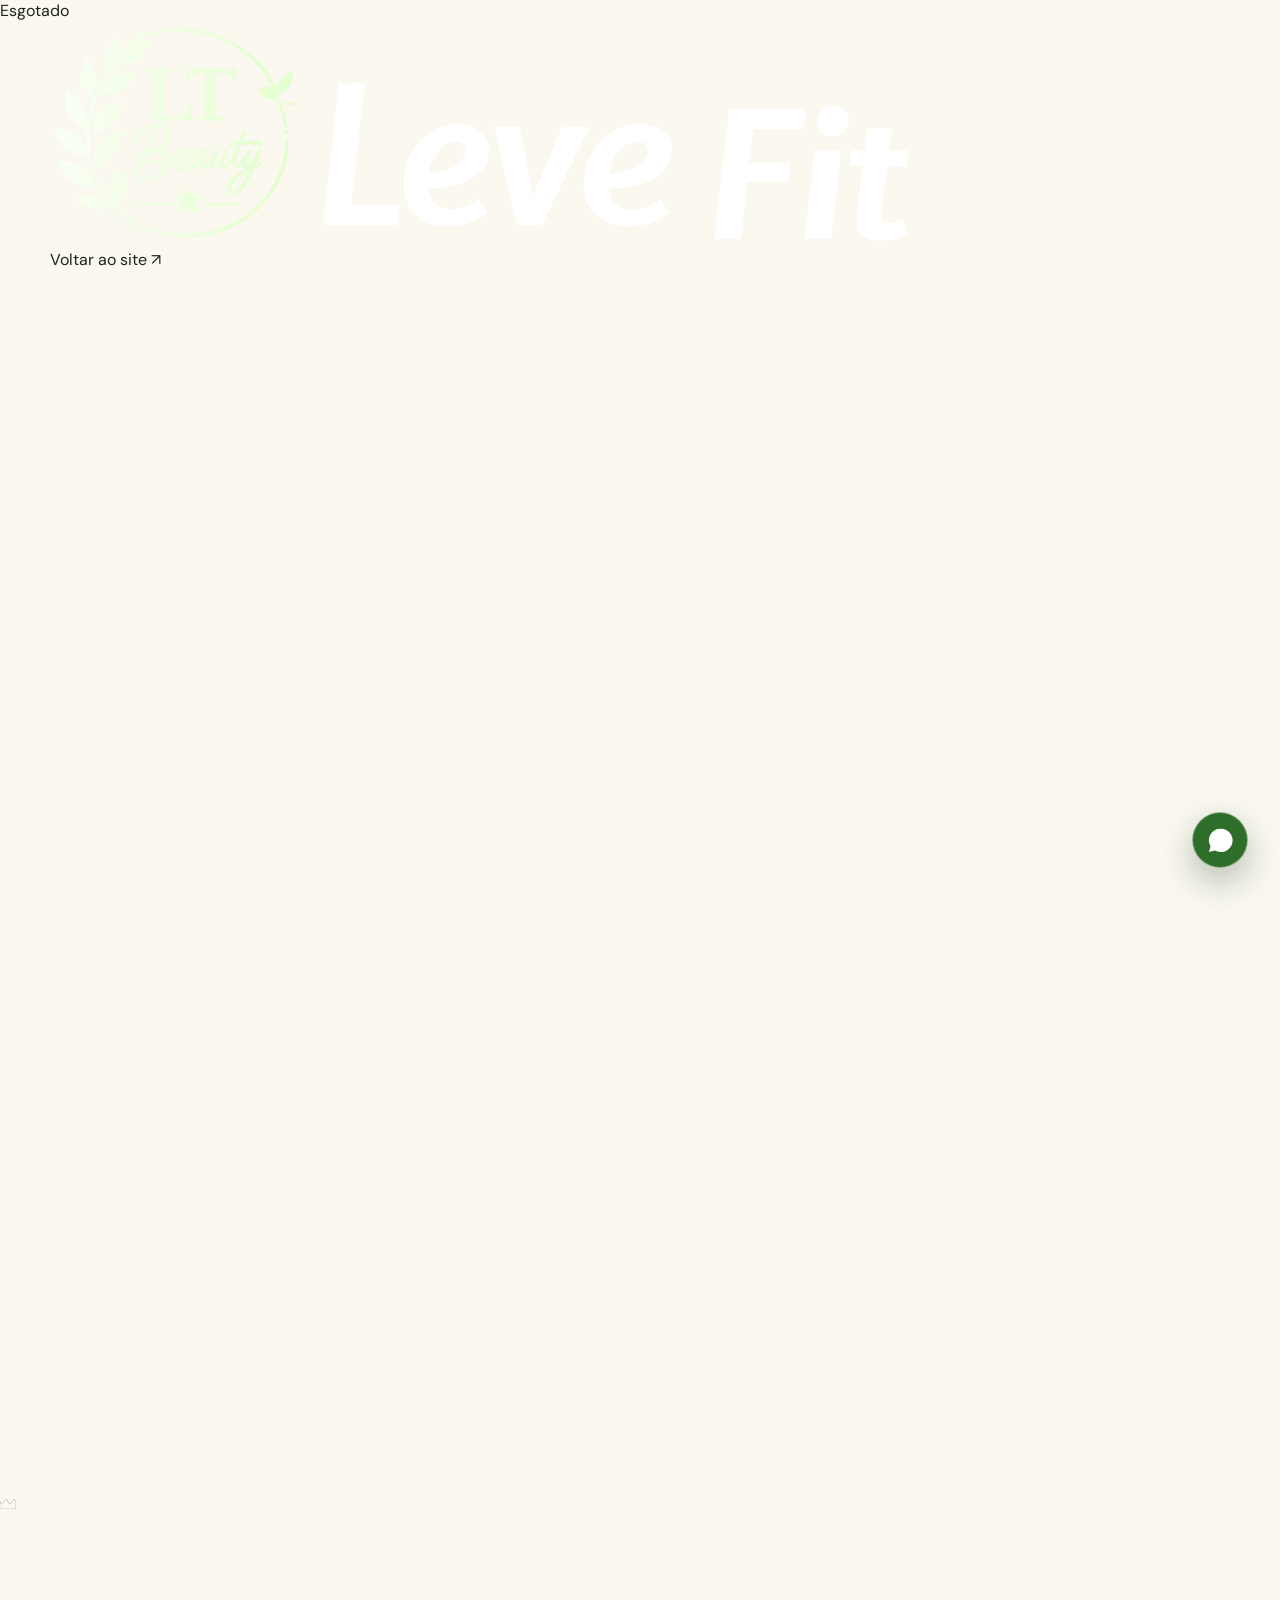
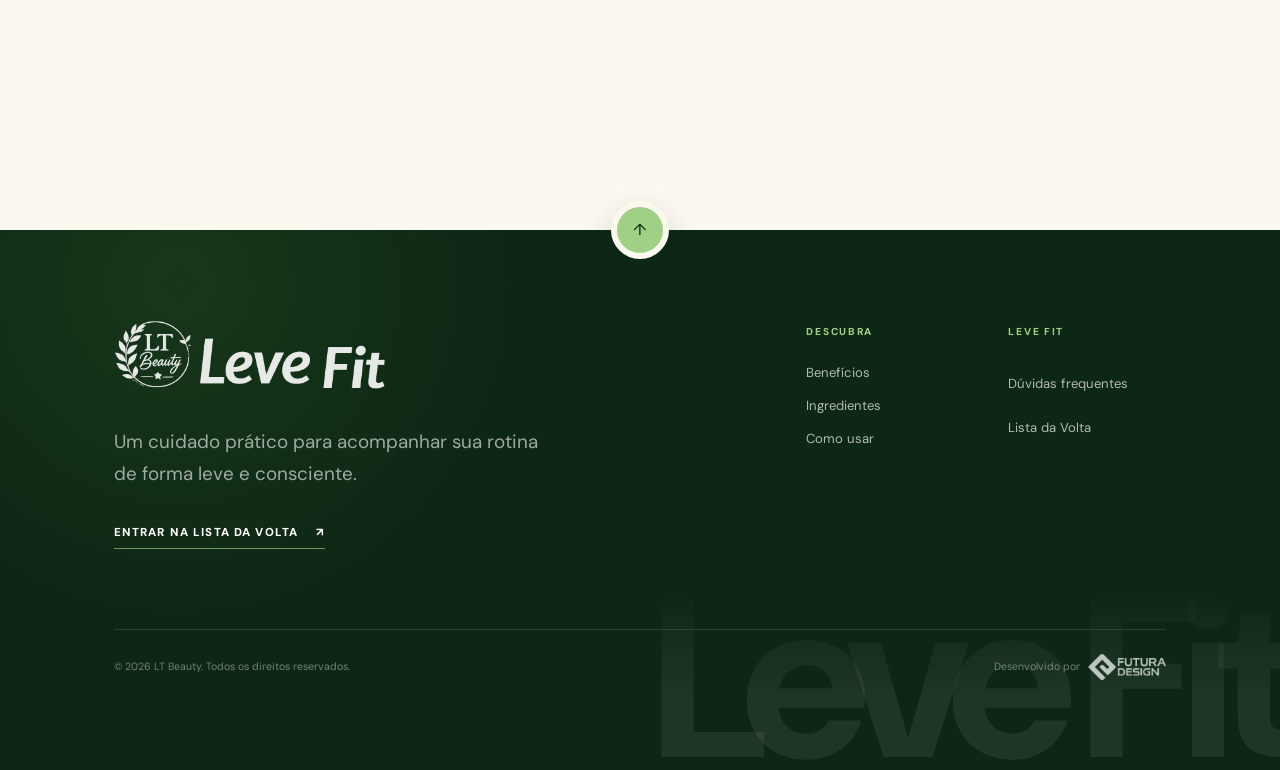
==== esgotado/index.html @ b2947c53 "fix: botoes de WhatsApp apontam para o numero oficial da LT Beauty Os tres links wa.me da landing e " ====
<!doctype html>
<html lang="pt-BR">
<head>
  <meta charset="utf-8">
  <meta name="viewport" content="width=device-width, initial-scale=1">
  <meta name="theme-color" content="#0d2715">
  <!-- Página temporária de esgotado: fora do índice do Google de propósito. -->
  <meta name="robots" content="noindex, nofollow">
  <meta name="description" content="O Leve Fit esgotou. Entre na Lista da Volta e seja avisada em primeira mão, pelo WhatsApp e pelo e-mail, quando o estoque voltar.">
  <title>Leve Fit esgotou. Entre na Lista da Volta</title>

  <!-- Open Graph / WhatsApp -->
  <meta property="og:type" content="website">
  <meta property="og:site_name" content="Leve Fit">
  <meta property="og:url" content="https://suplementolevefit.com/esgotado/">
  <meta property="og:title" content="O Leve Fit esgotou. Entre na Lista da Volta">
  <meta property="og:description" content="Seja avisada em primeira mão, pelo WhatsApp e pelo e-mail, quando o estoque voltar.">
  <meta property="og:image" content="https://suplementolevefit.com/assets/og-cover.jpg">

  <link rel="preconnect" href="https://fonts.googleapis.com">
  <link rel="preconnect" href="https://fonts.gstatic.com" crossorigin>
  <link href="https://fonts.googleapis.com/css2?family=DM+Sans:wght@400;500;600;700&family=Manrope:wght@400;500;600;700;800&display=swap" rel="stylesheet">
  <link rel="icon" type="image/svg+xml" href="/assets/favicon.svg">
  <!-- styles.css oficial primeiro: tokens, botões e rodapé idênticos ao site. -->
  <link rel="stylesheet" href="/styles.css">
  <link rel="stylesheet" href="esgotado.css">
  <script src="esgotado.js" defer></script>
</head>
<body class="pagina-esgotado" id="topo">
  <a class="skip-link" href="#lista">Pular para a lista de espera</a>

  <svg class="svg-sprite" aria-hidden="true">
    <symbol id="i-check" viewBox="0 0 24 24">
      <path d="m5 12.5 4.2 4.2L19 7"/>
    </symbol>
    <symbol id="i-arrow" viewBox="0 0 24 24">
      <path d="M5 12h14M13 6l6 6-6 6"/>
    </symbol>
    <symbol id="i-bell" viewBox="0 0 24 24">
      <path d="M18 9.5a6 6 0 1 0-12 0c0 5-2 6-2 6h16s-2-1-2-6"/>
      <path d="M10 19.5a2.2 2.2 0 0 0 4 0"/>
    </symbol>
    <symbol id="i-lock" viewBox="0 0 24 24">
      <rect x="4.5" y="10" width="15" height="11" rx="3"/>
      <path d="M8 10V7a4 4 0 0 1 8 0v3"/>
    </symbol>
    <symbol id="i-whats" viewBox="0 0 24 24">
      <path d="M12 3.2a8.6 8.6 0 0 0-7.4 13L3.5 20.5l4.4-1.1A8.7 8.7 0 1 0 12 3.2Z"/>
      <path d="M9 8.4c.2-.5.5-.5.8-.5h.5c.2 0 .4.1.6.4l.7 1.6c.1.3.1.5-.1.7l-.5.7c-.1.2-.2.3-.1.5.5 1 1.3 1.8 2.3 2.3.2.1.4.1.5-.1l.7-.8c.2-.2.4-.2.6-.1l1.6.7c.3.1.4.3.4.5 0 .3-.1 1.3-.9 1.9-.8.5-1.8.6-2.9.2-.7-.2-1.6-.6-2.8-1.6a9.7 9.7 0 0 1-2.2-3.1c-.5-1.2-.5-2.2-.2-2.9.3-.3.6-.4 1-.4Z"/>
    </symbol>
    <symbol id="i-mail" viewBox="0 0 24 24">
      <rect x="3" y="5.5" width="18" height="13" rx="3"/>
      <path d="m4 7.5 8 6 8-6"/>
    </symbol>
    <symbol id="i-heart" viewBox="0 0 24 24">
      <path d="M20.8 5.9c-2-2.2-5.3-2.2-7.3-.2L12 7.2l-1.5-1.5c-2-2-5.3-2-7.3.2-1.8 2-1.5 5 .4 6.9L12 21l8.4-8.2c1.9-1.9 2.2-4.9.4-6.9Z"/>
    </symbol>
  </svg>

  <main id="conteudo">
    <!-- ============ ABERTURA (verde profundo, mesmo tom do rodapé) ============ -->
    <section class="sold-hero" aria-labelledby="titulo-esgotado">
      <span class="sold-watermark" aria-hidden="true">Esgotado</span>
      <div class="sold-capsule sc-a" aria-hidden="true"></div>
      <div class="sold-capsule sc-b" aria-hidden="true"></div>
      <div class="sold-capsule sc-c" aria-hidden="true"></div>

      <header class="sold-topbar container">
        <a class="sold-logo" href="/" aria-label="Leve Fit, voltar ao site">
          <img src="/assets/logofit.webp" alt="Leve Fit">
        </a>
        <a class="sold-back" href="/">Voltar ao site <span aria-hidden="true">↗</span></a>
      </header>

      <div class="container sold-grid">
        <div class="sold-copy">
          <p class="eyebrow eyebrow-light reveal"><span></span> Um recado honesto da LT Beauty</p>
          <!-- Cada palavra em um span: o foco viajante (esgotado.js) precisa medir uma a uma. -->
          <h1 id="titulo-esgotado" class="reveal true-focus" data-true-focus>
            <span class="tf-word">Todo</span>
            <span class="tf-word">mundo</span>
            <span class="tf-word">quis</span>
            <span class="tf-word">ficar</span>
            <span class="tf-word">leve</span>
            <em><span class="tf-word">ao</span> <span class="tf-word">mesmo</span> <span class="tf-word">tempo.</span></em>
            <span class="tf-frame" aria-hidden="true"><i></i><i></i><i></i><i></i></span>
          </h1>
          <p class="sold-lead reveal">O lote do Leve Fit esgotou, e preferimos avisar com clareza a vender o que não temos. A próxima remessa já está em produção.</p>
          <div class="sold-actions reveal">
            <a class="button button-cream magnetic" href="#lista">Quero ser avisada primeiro <svg><use href="#i-arrow"/></svg></a>
            <p class="sold-actions-note">Aviso pelo WhatsApp e pelo e-mail, em primeira mão.</p>
          </div>
          <ul class="sold-proof reveal" aria-label="Como funciona o aviso">
            <li><svg><use href="#i-bell"/></svg> Você é avisada antes da liberação geral</li>
            <li><svg><use href="#i-lock"/></svg> Seus dados protegidos, conforme a LGPD</li>
            <li><svg><use href="#i-heart"/></svg> Sem spam: o aviso da volta, e só</li>
          </ul>
        </div>

        <div class="sold-visual reveal">
          <div class="sold-product">
            <img src="/assets/img.webp" alt="Frasco do suplemento Leve Fit com cápsulas verdes">
            <!-- Selo circular girando: "esgotado" dito com orgulho, não com culpa. -->
            <svg class="sold-stamp" viewBox="0 0 120 120" aria-hidden="true">
              <defs>
                <path id="orbita" d="M60,60 m-45,0 a45,45 0 1,1 90,0 a45,45 0 1,1 -90,0"/>
              </defs>
              <circle cx="60" cy="60" r="58.5" class="stamp-borda"/>
              <circle cx="60" cy="60" r="55" class="stamp-ring"/>
              <circle cx="60" cy="60" r="34" class="stamp-core"/>
              <text class="stamp-text">
                <textPath href="#orbita" textLength="282" lengthAdjust="spacing">100% VENDIDO · ESGOTOU · 100% VENDIDO · ESGOTOU ·</textPath>
              </text>
              <text x="60" y="59" text-anchor="middle" class="stamp-label">ESGOTOU</text>
              <text x="60" y="71" text-anchor="middle" class="stamp-sub">VOLTA EM BREVE</text>
            </svg>
          </div>
        </div>
      </div>

      <svg class="sold-wave" viewBox="0 0 1440 70" preserveAspectRatio="none" aria-hidden="true">
        <path d="M0,38 C240,72 480,4 720,38 C960,72 1200,4 1440,38 L1440,70 L0,70 Z"/>
      </svg>
    </section>

    <!-- ============ LISTA DA VOLTA (formulário) ============ -->
    <section class="section sold-form-section" id="lista" aria-labelledby="titulo-lista">
      <div class="container">
        <div class="sold-card reveal">
          <div class="sold-card-intro">
            <p class="eyebrow"><span></span> Lista da Volta</p>
            <h2 id="titulo-lista">Seja avisada <em>antes de todo mundo.</em></h2>
            <p>Deixe seu contato e, no dia em que o estoque voltar, o primeiro aviso é seu, direto no WhatsApp e no e-mail.</p>
            <ul class="sold-card-perks">
              <li><span><svg><use href="#i-whats"/></svg></span> Aviso em primeira mão no seu WhatsApp</li>
              <li><span><svg><use href="#i-mail"/></svg></span> E-mail de reserva com acesso antecipado</li>
              <li><span><svg><use href="#i-check"/></svg></span> Prioridade de compra no novo lote</li>
            </ul>
          </div>

          <form class="sold-form" id="form-espera" novalidate>
            <div class="campo">
              <label for="nome">Seu nome</label>
              <input id="nome" name="name" type="text" autocomplete="name" placeholder="Como podemos te chamar?" required minlength="2" maxlength="120">
            </div>
            <div class="campo">
              <label for="email">Seu melhor e-mail</label>
              <input id="email" name="email" type="email" autocomplete="email" placeholder="voce@email.com" required maxlength="160">
            </div>
            <div class="campo">
              <label for="whats">Seu WhatsApp (com DDD)</label>
              <input id="whats" name="phone" type="tel" inputmode="numeric" autocomplete="tel-national" placeholder="(00) 00000-0000" required>
            </div>

            <!-- Honeypot: humano não vê nem preenche; robô preenche e é ignorado. -->
            <div class="campo campo-site" aria-hidden="true">
              <label for="site">Deixe este campo vazio</label>
              <input id="site" name="website" type="text" tabindex="-1" autocomplete="off">
            </div>

            <label class="aceite">
              <input id="aceite" type="checkbox" required>
              <span id="texto-aceite">Aceito receber o aviso de volta ao estoque e comunicações do Leve Fit
              por WhatsApp e e-mail, conforme a
              <a href="https://grupoltbeauty.com/privacidade/" target="_blank" rel="noopener noreferrer">Política de Privacidade</a>.
              Posso sair da lista a qualquer momento.</span>
            </label>

            <button class="button sold-submit" type="submit">
              <span class="sold-submit-label">Entrar na Lista da Volta</span>
              <svg><use href="#i-arrow"/></svg>
            </button>
            <p class="sold-form-erro" id="form-erro" role="alert" hidden></p>
            <p class="microcopy">Leva 20 segundos. Sem spam, prometido.</p>
          </form>

          <!-- Estado de sucesso: substitui o formulário após o envio. -->
          <div class="sold-sucesso" id="form-sucesso" hidden>
            <span class="sucesso-selo"><svg><use href="#i-check"/></svg></span>
            <h3>Você está na Lista da Volta!</h3>
            <p>Assim que o Leve Fit voltar, o primeiro aviso é seu: chega no
            WhatsApp e no e-mail que você deixou. Fique de olho. 💚</p>
            <p class="sucesso-dica">Dica: salve nosso número quando o aviso chegar. Assim ele nunca cai em “mensagens de desconhecidos”.</p>
          </div>
        </div>
      </div>
    </section>

    <!-- ============ COMO FUNCIONA ============ -->
    <section class="section sold-steps-section" aria-labelledby="titulo-passos">
      <div class="container">
        <div class="section-heading split-heading">
          <div>
            <p class="eyebrow reveal"><span></span> Transparência até no esgotado</p>
            <h2 id="titulo-passos" class="reveal">O caminho até o seu frasco.</h2>
          </div>
          <p class="reveal">Preferimos uma lista organizada a uma página vendendo o que não temos. Funciona assim:</p>
        </div>
        <ol class="sold-steps">
          <li class="sold-step reveal">
            <span>01</span>
            <h3>Você entra na lista</h3>
            <p>Nome, e-mail e WhatsApp, com o seu aceite. Nada além disso.</p>
          </li>
          <li class="sold-step reveal">
            <span>02</span>
            <h3>O novo lote fica pronto</h3>
            <p>Produção e controle de qualidade seguem o mesmo padrão de sempre. Boas fórmulas não têm atalho.</p>
          </li>
          <li class="sold-step reveal">
            <span>03</span>
            <h3>Você compra primeiro</h3>
            <p>O aviso chega no seu WhatsApp e e-mail antes da liberação geral, com prioridade de quem esperou.</p>
          </li>
        </ol>
      </div>
    </section>

    <!-- ============ ENQUANTO ISSO ============ -->
    <section class="section sold-meanwhile">
      <div class="container sold-meanwhile-grid">
        <div class="reveal">
          <p class="eyebrow"><span></span> Enquanto o lote não chega</p>
          <h2>A gente continua por aqui.</h2>
          <p>Acompanhe os bastidores da produção no Instagram ou chame no WhatsApp para tirar dúvidas sobre o Leve Fit.</p>
        </div>
        <div class="sold-meanwhile-actions reveal">
          <a class="button button-outline" href="https://www.instagram.com/levefitcapsula" target="_blank" rel="noopener noreferrer">Seguir @levefitcapsula</a>
          <a class="button button-outline" href="https://wa.me/557581384196?text=Ol%C3%A1%21%20Estou%20na%20Lista%20da%20Volta%20do%20Leve%20Fit%20e%20tenho%20uma%20d%C3%BAvida." target="_blank" rel="noopener noreferrer">Falar no WhatsApp</a>
        </div>
      </div>
    </section>
  </main>

  <a class="footer__back-top" href="#topo" aria-label="Voltar ao topo">
    <span aria-hidden="true">↑</span>
  </a>

  <!-- Rodapé oficial do site Leve Fit (idêntico à página principal). -->
  <footer class="site-footer">
    <div class="footer__main container">
      <div class="footer__brand">
        <a class="footer__logo-link" href="/" aria-label="Leve Fit, voltar ao início">
          <img class="footer__logo-img" src="/assets/logofit.webp" alt="Leve Fit" loading="lazy">
        </a>
        <p>Um cuidado prático para acompanhar sua rotina de forma leve e consciente.</p>
        <a class="footer__cta" href="#lista">Entrar na Lista da Volta <span aria-hidden="true">↗</span></a>
      </div>

      <nav class="footer__nav" aria-label="Navegação do rodapé">
        <div>
          <span>Descubra</span>
          <a href="/#beneficios">Benefícios</a>
          <a href="/#ingredientes">Ingredientes</a>
          <a href="/#como-usar">Como usar</a>
        </div>
        <div>
          <span>Leve Fit</span>
          <a href="/#faq">Dúvidas frequentes</a>
          <a href="#lista">Lista da Volta</a>
        </div>
      </nav>
    </div>

    <div class="footer__bottom container">
      <div class="footer__bottom-bar">
        <p>© 2026 LT Beauty. Todos os direitos reservados.</p>
        <p class="footer__developer">
          Desenvolvido por
          <a class="footer__developer-link" href="https://agenciafuturadesign.com" target="_blank" rel="noopener noreferrer" aria-label="Visitar o site da Agência Futura Design">
            <img src="/assets/logop.webp" alt="Futura Design" width="768" height="100" loading="lazy" decoding="async" />
          </a>
        </p>
      </div>
    </div>

    <span class="footer__watermark" aria-hidden="true">Leve Fit</span>
  </footer>

  <a
    class="whatsapp-btn"
    href="https://wa.me/557581384196?text=Ol%C3%A1%21%20Gostaria%20de%20saber%20quando%20o%20Leve%20Fit%20volta%20ao%20estoque.%20Pode%20me%20ajudar%3F"
    target="_blank"
    rel="noopener noreferrer"
    aria-label="Abrir WhatsApp"
    title="Fale conosco pelo WhatsApp"
  >
    <svg viewBox="0 0 32 32" aria-hidden="true">
      <path d="M16 3a12.8 12.8 0 0 0-11 19.3L3.3 28.7l6.6-1.7A12.9 12.9 0 1 0 16 3Z" />
      <path d="M11.2 9.7c.3-.7.7-.7 1.1-.7h.8c.3 0 .6.1.8.6l1 2.4c.1.4.1.7-.1 1l-.8 1c-.2.2-.3.5-.1.8.7 1.5 1.9 2.7 3.4 3.4.3.2.6.1.8-.1l1-1.2c.2-.3.5-.3.9-.2l2.4 1.1c.4.2.6.4.6.7 0 .4-.2 2-1.4 2.8-1.1.8-2.6.9-4.3.3-1-.3-2.4-.9-4.1-2.4-1.4-1.3-2.5-2.8-3.3-4.6-.8-1.8-.8-3.3-.3-4.3.4-.4.9-.7 1.6-.6Z" />
    </svg>
  </a>
</body>
</html>
---- styles.css ----
:root {
  --green-950: #12331c;
  --green-900: #1f4b26;
  --green-800: #2f6d2b;
  --green-700: #3f7f32;
  --green-500: #73a663;
  --green-200: #dff1d9;
  --mint: #eef8ea;
  --cream: #faf8ef;
  --cream-deep: #f1eddf;
  --white: #fff;
  --charcoal: #1e241d;
  --gray: #6f746b;
  --gold: #d6b56d;
  --line: rgba(31, 75, 38, .13);
  --glass: rgba(255, 255, 255, .68);
  --shadow-sm: 0 12px 35px rgba(25, 61, 31, .09);
  --shadow-lg: 0 40px 90px rgba(25, 61, 31, .16);
  --radius-sm: 18px;
  --radius-md: 28px;
  --radius-lg: 46px;
  --container: min(1180px, calc(100% - 48px));
  --ease: cubic-bezier(.22, 1, .36, 1);
}

* {
  box-sizing: border-box;
}

/* Scrollbar */
html {
  scrollbar-width: thin;
  scrollbar-color: var(--green-500) transparent;
}

::-webkit-scrollbar {
  width: 5px;
  height: 5px;
}

::-webkit-scrollbar-track {
  background: transparent;
}

::-webkit-scrollbar-thumb {
  background: var(--green-500);
  border-radius: 99px;
}

::-webkit-scrollbar-thumb:hover {
  background: var(--green-700);
}

html {
  overflow-x: hidden;
  scroll-behavior: smooth;
  scroll-padding-top: 24px;
}

body {
  margin: 0;
  color: var(--charcoal);
  background: var(--cream);
  font-family: "DM Sans", sans-serif;
  -webkit-font-smoothing: antialiased;
  overflow-x: hidden;
}

body::selection {
  color: var(--white);
  background: var(--green-700);
}

img {
  display: block;
  max-width: 100%;
}

a {
  color: inherit;
  text-decoration: none;
}

button,
a {
  -webkit-tap-highlight-color: transparent;
}

button,
input {
  font: inherit;
}

p,
h1,
h2,
h3,
figure,
blockquote {
  margin-top: 0;
}

p {
  line-height: 1.7;
}

h1,
h2,
h3 {
  font-family: "Manrope", sans-serif;
  letter-spacing: -.045em;
  overflow-wrap: break-word;
}

h1 {
  max-width: 760px;
  margin-bottom: 26px;
  font-size: clamp(3.15rem, 5.8vw, 5.9rem);
  line-height: .99;
  font-weight: 700;
}

h1 em {
  display: block;
  color: var(--green-700);
  font-family: Georgia, "Times New Roman", serif;
  font-weight: 400;
  letter-spacing: -.055em;
}

h2 {
  margin-bottom: 20px;
  font-size: clamp(2.45rem, 4.1vw, 4.6rem);
  line-height: 1.04;
  font-weight: 650;
}

h3 {
  margin-bottom: 12px;
  font-size: clamp(1.25rem, 1.8vw, 1.65rem);
  line-height: 1.15;
}

.container {
  width: var(--container);
  margin-inline: auto;
}

.section {
  position: relative;
  padding: 130px 0;
}

.svg-sprite {
  position: absolute;
  width: 0;
  height: 0;
  overflow: hidden;
}

svg {
  width: 1em;
  height: 1em;
  fill: none;
  stroke: currentColor;
  stroke-width: 1.8;
  stroke-linecap: round;
  stroke-linejoin: round;
}

.skip-link {
  position: fixed;
  z-index: 9999;
  top: 12px;
  left: 12px;
  padding: 11px 18px;
  color: var(--white);
  background: var(--green-900);
  border-radius: 999px;
  transform: translateY(-160%);
  transition: transform .2s;
}

.skip-link:focus {
  transform: none;
}

.site-header {
  position: absolute;
  z-index: 100;
  top: 0;
  left: 0;
  width: 100%;
  padding: 24px 0;
}

.site-header.is-scrolled {
  position: fixed;
  padding: 12px 0;
  background: rgba(250, 248, 239, .85);
  border-bottom: 1px solid var(--line);
  box-shadow: 0 8px 30px rgba(25, 61, 31, .06);
  backdrop-filter: blur(18px);
  animation: header-in .45s var(--ease);
}

@keyframes header-in {
  from { transform: translateY(-100%); }
}

.header-inner {
  display: flex;
  align-items: center;
  justify-content: space-between;
  gap: 30px;
}

.brand {
  display: inline-flex;
  align-items: center;
  gap: 11px;
  font-family: "Manrope", sans-serif;
  font-size: 1.08rem;
  letter-spacing: .12em;
  text-transform: uppercase;
}

.brand strong {
  font-weight: 800;
}

.brand-mark {
  display: grid;
  width: 39px;
  height: 39px;
  place-items: center;
  color: var(--white);
  background: var(--green-900);
  border-radius: 50%;
}

.brand-mark svg {
  width: 21px;
  height: 21px;
}

.desktop-nav {
  display: flex;
  align-items: center;
  gap: 34px;
  margin-left: auto;
}

.desktop-nav a {
  position: relative;
  color: #425040;
  font-size: .9rem;
  font-weight: 600;
}

.desktop-nav a::after {
  position: absolute;
  bottom: -7px;
  left: 0;
  width: 100%;
  height: 1px;
  content: "";
  background: var(--green-700);
  transform: scaleX(0);
  transform-origin: right;
  transition: transform .35s var(--ease);
}

.desktop-nav a:hover::after {
  transform: scaleX(1);
  transform-origin: left;
}

.button {
  display: inline-flex;
  min-height: 58px;
  padding: 0 25px;
  align-items: center;
  justify-content: center;
  gap: 14px;
  color: var(--white);
  background: var(--green-900);
  border: 1px solid var(--green-900);
  border-radius: 999px;
  box-shadow: 0 14px 30px rgba(31, 75, 38, .19);
  font-weight: 700;
  transition: box-shadow .35s var(--ease), background .35s, color .35s, border-color .35s, transform .35s var(--ease);
}

.button:hover {
  background: var(--green-700);
  border-color: var(--green-700);
  box-shadow: 0 18px 40px rgba(31, 75, 38, .27);
  transform: translateY(-3px);
}

.button svg {
  width: 18px;
  height: 18px;
  transition: transform .3s var(--ease);
}

.button:hover svg {
  transform: translateX(4px);
}

.button-small {
  min-height: 46px;
  padding: 0 20px;
  font-size: .86rem;
}

.button-cream {
  color: var(--green-950);
  background: var(--cream);
  border-color: var(--cream);
}

.button-cream:hover {
  color: var(--green-950);
  background: var(--white);
  border-color: var(--white);
}

.button-outline {
  color: var(--green-900);
  background: transparent;
  border-color: rgba(31, 75, 38, .25);
  box-shadow: none;
}

.button-outline:hover {
  color: var(--white);
}

.text-link {
  display: inline-flex;
  align-items: center;
  gap: 11px;
  font-weight: 700;
}

.text-link span {
  display: grid;
  width: 34px;
  height: 34px;
  place-items: center;
  border: 1px solid var(--line);
  border-radius: 50%;
  transition: transform .3s var(--ease), background .3s, color .3s;
}

.text-link:hover span {
  color: var(--white);
  background: var(--green-900);
  transform: rotate(-45deg);
}

.eyebrow {
  display: flex;
  margin-bottom: 20px;
  align-items: center;
  color: var(--green-700);
  font-size: .75rem;
  font-weight: 800;
  letter-spacing: .17em;
  text-transform: uppercase;
}

.eyebrow > span {
  display: block;
  width: 17px;
  height: 17px;
  margin-right: 9px;
  flex: 0 0 auto;
  background-color: currentColor;
  -webkit-mask: url("data:image/svg+xml,%3Csvg xmlns='http://www.w3.org/2000/svg' viewBox='0 0 24 24' fill='none' stroke='black' stroke-width='1.8' stroke-linecap='round' stroke-linejoin='round'%3E%3Cpath d='M20.5 3.5C11 4 5.4 8.2 5 14.3c-.2 3.2 2.3 5.5 5.5 5.2 6.2-.5 9.4-7.4 10-16Z'/%3E%3Cpath d='M4 21c2.6-5 6.5-8.9 12-11.5'/%3E%3C/svg%3E") no-repeat center / contain;
  mask: url("data:image/svg+xml,%3Csvg xmlns='http://www.w3.org/2000/svg' viewBox='0 0 24 24' fill='none' stroke='black' stroke-width='1.8' stroke-linecap='round' stroke-linejoin='round'%3E%3Cpath d='M20.5 3.5C11 4 5.4 8.2 5 14.3c-.2 3.2 2.3 5.5 5.5 5.2 6.2-.5 9.4-7.4 10-16Z'/%3E%3Cpath d='M4 21c2.6-5 6.5-8.9 12-11.5'/%3E%3C/svg%3E") no-repeat center / contain;
}

.eyebrow-light {
  color: #cfe8c8;
}

.eyebrow-mini {
  margin-bottom: 8px;
  color: var(--green-700);
  font-size: .72rem;
  font-weight: 800;
  letter-spacing: .13em;
  text-transform: uppercase;
}

.hero {
  position: relative;
  display: flex;
  min-height: 760px;
  padding: 72px 0 90px;
  align-items: center;
  background:
    radial-gradient(circle at 83% 23%, rgba(154, 196, 133, .47), transparent 27%),
    radial-gradient(circle at 12% 68%, rgba(214, 181, 109, .12), transparent 25%),
    linear-gradient(135deg, #fbf9f0 0%, #eef6e8 100%);
  overflow: hidden;
}

/* funde o fundo do hero para creme na base, eliminando a linha de divisão com a faixa */
.hero::after {
  content: "";
  position: absolute;
  z-index: 1;
  right: 0;
  bottom: 0;
  left: 0;
  height: 220px;
  background: linear-gradient(180deg, rgba(250, 248, 239, 0) 0%, var(--cream) 100%);
  pointer-events: none;
}

@keyframes slow-spin {
  to { transform: rotate(360deg); }
}

.hero-glow {
  position: absolute;
  top: 10%;
  right: 14%;
  width: 420px;
  height: 600px;
  background: rgba(125, 176, 102, .26);
  filter: blur(100px);
  border-radius: 50%;
  animation: breathe 6s ease-in-out infinite alternate;
}

@keyframes breathe {
  to { opacity: .55; transform: scale(1.13); }
}

.hero-grid {
  position: relative;
  z-index: 2;
  display: grid;
  grid-template-columns: 1.06fr .94fr;
  align-items: center;
  gap: 30px;
}

.hero-grid > * {
  min-width: 0;
}

.hero-copy {
  position: relative;
  z-index: 4;
}

.hero-text {
  max-width: 640px;
  margin-bottom: 34px;
  color: #556052;
  font-size: 1.08rem;
}

.hero-actions {
  display: flex;
  margin-bottom: 33px;
  align-items: center;
  gap: 25px;
}

.microcopy {
  margin: 13px 0 0;
  color: #858b82;
  font-size: .72rem;
}

.hero-visual {
  position: relative;
  z-index: 2;
}

.hero-image-wrap {
  display: block;
  width: 100%;
}

.hero-image-wrap img {
  display: block;
  width: 100%;
  height: auto;
  object-fit: contain;
}

@keyframes note-float {
  0%, 100% { transform: translateY(0); }
  50% { transform: translateY(-8px); }
}

.capsule,
.final-capsule {
  position: absolute;
  z-index: 5;
  width: 66px;
  height: 26px;
  border-radius: 999px;
  /* cápsula verde-escura sólida e brilhante, idêntica às do produto */
  background:
    /* emenda central onde a tampa encaixa no corpo */
    linear-gradient(90deg,
      transparent 45%,
      rgba(5, 22, 11, .55) 48%,
      rgba(5, 22, 11, .28) 50%,
      rgba(205, 235, 188, .42) 51%,
      transparent 54%),
    /* volume cilíndrico verde (gloss no topo → sombra na base) */
    linear-gradient(180deg,
      #318043 0%,
      #216231 38%,
      #184b25 70%,
      #0e3719 100%);
  box-shadow:
    0 16px 28px rgba(13, 42, 21, .32),
    0 3px 8px rgba(13, 42, 21, .22),
    inset 0 -5px 9px rgba(6, 26, 13, .55),
    inset 0 4px 7px rgba(190, 230, 170, .3),
    inset 0 0 0 1px rgba(8, 32, 16, .4);
}

/* reflexo especular suave ao longo do topo da cápsula */
.capsule::before,
.final-capsule::before {
  content: "";
  position: absolute;
  left: 9%;
  right: 9%;
  top: 15%;
  height: 27%;
  border-radius: 999px;
  background: linear-gradient(180deg, rgba(228, 248, 214, .85), rgba(228, 248, 214, .12) 72%, transparent);
  filter: blur(.5px);
}

/* ponto de luz forte na ponta arredondada */
.capsule::after,
.final-capsule::after {
  content: "";
  position: absolute;
  left: 8%;
  top: 24%;
  width: 14%;
  height: 28%;
  border-radius: 50%;
  background: radial-gradient(closest-side, rgba(255, 255, 255, .95), rgba(255, 255, 255, 0));
}

.capsule-a {
  top: 22%;
  right: 17%;
  transform: rotate(-32deg);
  animation: capsule-drift 8s ease-in-out infinite;
}

.capsule-b {
  right: 42%;
  bottom: 9%;
  width: 54px;
  height: 22px;
  transform: rotate(28deg);
  animation: capsule-drift 7s ease-in-out infinite 1.2s;
}

.capsule-c {
  top: 10%;
  right: 48%;
  width: 44px;
  height: 18px;
  opacity: .9;
  transform: rotate(62deg);
  animation: capsule-drift 9s ease-in-out infinite .5s;
}

@keyframes capsule-drift {
  0%, 100% { translate: 0 0; }
  50% { translate: 9px -25px; rotate: 8deg; }
}

/* faixa única horizontal — clean, fundo claro, contorno e texto verdes */
.trust-strip {
  position: relative;
  z-index: 1;
  overflow: hidden;
  background: var(--cream);
  border-block: 1px solid rgba(63, 127, 50, .4);
}

.trust-track {
  display: flex;
  width: max-content;
  align-items: center;
  padding: 16px 0;
  animation: trust-marquee 40s linear infinite;
}

.trust-group {
  display: flex;
  flex: 0 0 auto;
  align-items: center;
}

@keyframes trust-marquee {
  from { transform: translateX(0); }
  to { transform: translateX(-50%); }
}

.trust-card {
  display: flex;
  flex: 0 0 auto;
  margin-right: 44px;
  align-items: center;
  gap: 10px;
  color: var(--green-800);
  font-size: .85rem;
  font-weight: 600;
  letter-spacing: .01em;
  white-space: nowrap;
}

.trust-card > span {
  display: grid;
  width: 34px;
  height: 34px;
  flex: 0 0 auto;
  place-items: center;
  color: var(--green-700);
  background: transparent;
  border: 1.5px solid rgba(63, 127, 50, .45);
  border-radius: 50%;
}

.trust-card > span svg {
  width: 16px;
  height: 16px;
}

.section-heading {
  max-width: 700px;
}

.section-heading > p:not(.eyebrow),
.compare-copy > p:not(.eyebrow),
.faq-aside > p:not(.eyebrow) {
  color: var(--gray);
  font-size: 1.03rem;
}

.split-heading {
  display: grid;
  max-width: none;
  margin-bottom: 60px;
  grid-template-columns: 1.25fr .75fr;
  align-items: end;
  gap: 80px;
}

.split-heading h2 {
  max-width: 760px;
  margin-bottom: 0;
}

.split-heading > p {
  margin-bottom: 7px;
}

.centered-heading {
  margin: 0 auto 58px;
  text-align: center;
}

.centered-heading .eyebrow {
  justify-content: center;
}

.routine-section {
  padding-top: 145px;
  background:
    radial-gradient(circle at 7% 60%, rgba(223, 241, 217, .76), transparent 23%),
    var(--cream);
}

/* ===== Seção rotina: jornada editorial (foto + trilha de 3 passos) ===== */
.routine-layout {
  display: grid;
  grid-template-columns: 1fr 1.04fr;
  gap: 38px;
  align-items: stretch;
}

/* foto editorial */
.routine-feature {
  position: relative;
  margin: 0;
  min-height: 540px;
  border-radius: var(--radius-lg);
  box-shadow: var(--shadow-lg);
  overflow: hidden;
}

.routine-feature img {
  position: absolute;
  inset: 0;
  width: 100%;
  height: 100%;
  object-fit: cover;
  transition: transform 1.1s var(--ease);
}

.routine-feature:hover img {
  transform: scale(1.05);
}

.routine-feature::after {
  position: absolute;
  inset: 0;
  content: "";
  background:
    linear-gradient(100deg, rgba(15, 42, 22, .78) 0%, rgba(15, 42, 22, .34) 40%, transparent 64%),
    linear-gradient(transparent 60%, rgba(15, 42, 22, .45));
}

.routine-feature figcaption {
  position: absolute;
  z-index: 2;
  top: 50%;
  left: 32px;
  max-width: 47%;
  transform: translateY(-50%);
  color: var(--white);
  font-family: "Manrope", sans-serif;
  font-weight: 700;
  font-size: clamp(1.7rem, 2.4vw, 2.4rem);
  line-height: 1.12;
  letter-spacing: -.02em;
}

/* trilha / jornada */
.routine-journey {
  display: flex;
  flex-direction: column;
  gap: 16px;
  margin: 0;
  padding: 0;
  list-style: none;
}

.journey-step {
  position: relative;
  display: grid;
  grid-template-columns: 58px 1fr;
  gap: 20px;
  flex: 1;
  align-content: center;
  padding: 24px 28px;
  background: var(--white);
  border: 1px solid rgba(31, 75, 38, .1);
  border-radius: var(--radius-md);
  box-shadow: var(--shadow-sm);
  transition: transform .35s var(--ease), box-shadow .35s;
}

.journey-step:hover {
  transform: translateY(-3px);
  box-shadow: var(--shadow-lg);
}

.journey-icon {
  display: grid;
  width: 58px;
  height: 58px;
  place-items: center;
  color: var(--green-700);
  background: var(--mint);
  border-radius: 16px;
}

.journey-icon svg {
  width: 26px;
  height: 26px;
}

.journey-body {
  position: relative;
  min-width: 0;
}

.journey-body h3 {
  margin: 0 0 7px;
  font-size: 1.4rem;
}

.journey-body p {
  margin: 0;
  color: var(--gray);
  font-size: .92rem;
}

/* passo final em destaque */
.journey-step-final {
  color: var(--white);
  background:
    radial-gradient(120% 140% at 0% 0%, rgba(115, 166, 99, .35), transparent 55%),
    linear-gradient(140deg, #2f6d2b 0%, #1f4b26 48%, #12331c 100%);
  border-color: transparent;
}

.journey-step-final .journey-icon {
  color: var(--green-900);
  background: #d9efcc;
}

.journey-step-final .journey-body p {
  color: rgba(255, 255, 255, .72);
}

.journey-manifesto {
  display: flex;
  flex-direction: column;
  gap: 4px;
  margin-top: 16px;
  padding-top: 16px;
  border-top: 1px solid rgba(255, 255, 255, .18);
}

.journey-manifesto span {
  color: #c7e0bd;
  font-size: .78rem;
}

.journey-manifesto strong {
  font-family: Georgia, serif;
  font-size: 1.5rem;
  font-style: italic;
  font-weight: 400;
}

.product-story {
  position: relative;
  padding: 0;
  color: var(--white);
  background: var(--green-950);
  overflow: clip;
}

/* divisórias onduladas (S deitado) no topo e na base da seção */
.story-wave {
  position: absolute;
  left: 0;
  z-index: 1;
  display: block;
  width: 100%;
  height: 58px;
  fill: var(--cream);
  stroke: none;
  pointer-events: none;
}

.story-wave-top {
  top: -1px;
}

.story-wave-bottom {
  bottom: -1px;
}

.product-story-bg {
  position: absolute;
  inset: 0;
  background:
    radial-gradient(circle at 20% 45%, rgba(126, 178, 103, .27), transparent 24%),
    linear-gradient(110deg, transparent 0 55%, rgba(255, 255, 255, .035) 55%);
}

.product-story::after {
  position: absolute;
  top: -10%;
  left: 26%;
  width: 600px;
  height: 600px;
  content: "";
  border: 1px solid rgba(255, 255, 255, .07);
  border-radius: 50%;
}

.story-grid {
  position: relative;
  z-index: 2;
  display: grid;
  grid-template-columns: .95fr 1.05fr;
  gap: 100px;
}

.story-sticky {
  position: sticky;
  top: 80px;
  display: flex;
  min-height: 100vh;
  padding: 110px 0 70px;
  flex-direction: column;
  justify-content: center;
}

.story-sticky h2 {
  max-width: 640px;
  font-size: clamp(2.2rem, 3.3vw, 3.6rem);
}

.story-brand {
  color: #9fd083;
}

.story-product {
  position: relative;
  width: 100%;
  max-width: 460px;
  max-height: 640px;
  overflow: hidden;
  border-radius: 28px;
  margin: 32px 0 -10px;
}

.story-product img,
.story-product video {
  position: relative;
  z-index: 2;
  display: block;
  width: 100%;
  height: auto;
  object-fit: cover;
  object-position: top center;
  border-radius: 28px;
  box-shadow: 0 30px 70px rgba(0, 0, 0, .32);
  object-fit: cover;
}

/* balões "glass" sobre a imagem */
.story-badge {
  position: absolute;
  z-index: 3;
  display: inline-flex;
  align-items: center;
  gap: 8px;
  padding: 10px 16px;
  color: var(--green-900);
  font-weight: 700;
  font-size: .9rem;
  background: rgba(255, 255, 255, .58);
  border: 1px solid rgba(255, 255, 255, .65);
  border-radius: 999px;
  box-shadow: 0 16px 34px rgba(0, 0, 0, .22);
  backdrop-filter: blur(12px);
  -webkit-backdrop-filter: blur(12px);
}

.story-badge svg {
  width: 17px;
  height: 17px;
  color: var(--green-700);
}

.story-badge-a {
  top: 20px;
  left: 16px;
  animation: note-float 5s ease-in-out infinite;
}

.story-badge-b {
  right: 16px;
  bottom: 30px;
  animation: note-float 5.6s ease-in-out infinite .6s;
}

.story-steps {
  padding: 200px 0 140px;
}

.story-intro {
  max-width: 570px;
  margin-bottom: 56px;
  color: rgba(255, 255, 255, .67);
  font-size: 1.12rem;
}

.story-card {
  display: grid;
  min-height: 110px;
  padding: 28px 0;
  grid-template-columns: 70px 1fr;
  align-items: start;
  gap: 25px;
  border-top: 1px solid rgba(255, 255, 255, .13);
}

.story-card > span {
  display: grid;
  width: 48px;
  height: 48px;
  place-items: center;
  color: #d9edcf;
  border: 1px solid rgba(217, 237, 207, .35);
  border-radius: 50%;
  font-size: .75rem;
}

.story-card h3 {
  max-width: 460px;
  margin-bottom: 16px;
  font-size: 1.3rem;
}

.story-card p {
  max-width: 500px;
  color: rgba(255, 255, 255, .62);
}

.benefits-section {
  padding: 90px 0;
  background:
    radial-gradient(circle at 95% 10%, rgba(223, 241, 217, .85), transparent 22%),
    var(--cream);
}

/* 4-column editorial pillar strip */
.pillars-grid {
  display: grid;
  grid-template-columns: repeat(4, 1fr);
  border: 1px solid rgba(63, 127, 50, .13);
  border-radius: var(--radius-md);
  overflow: hidden;
}

.pillar-card {
  display: flex;
  flex-direction: column;
  gap: 18px;
  padding: 34px 28px;
  background: var(--white);
  border-right: 1px solid rgba(63, 127, 50, .1);
  transition: background .3s var(--ease);
}

.pillar-card:last-child {
  border-right: none;
}

.pillar-card:hover {
  background: rgba(250, 248, 239, .85);
}

.pillar-icon {
  display: grid;
  width: 48px;
  height: 48px;
  flex-shrink: 0;
  place-items: center;
  color: var(--green-700);
  background: rgba(63, 127, 50, .09);
  border-radius: 14px;
}

.pillar-icon svg {
  width: 22px;
  height: 22px;
}

.pillar-card .eyebrow-mini {
  margin-bottom: 2px;
}

.pillar-card h3 {
  margin: 4px 0 8px;
  font-size: 1.15rem;
  line-height: 1.25;
}

.pillar-card div > p:last-child {
  margin: 0;
  color: var(--gray);
  font-size: .86rem;
  line-height: 1.55;
}

/* info bar: ingredients + clean tags */
.benefits-bar {
  display: flex;
  align-items: center;
  justify-content: space-between;
  gap: 20px;
  margin-top: 14px;
  padding: 14px 22px;
  background: rgba(63, 127, 50, .055);
  border: 1px solid rgba(63, 127, 50, .11);
  border-radius: var(--radius-sm);
}

.benefits-bar-left {
  display: flex;
  gap: 8px;
  flex-wrap: wrap;
}

.benefits-bar-left span {
  display: inline-flex;
  align-items: center;
  gap: 7px;
  padding: 7px 14px;
  background: var(--green-900);
  color: var(--white);
  border-radius: 999px;
  font-size: .78rem;
  font-weight: 600;
}

.benefits-bar-left svg {
  width: 14px;
  height: 14px;
}

.benefits-bar-right {
  display: flex;
  gap: 7px;
  flex-wrap: wrap;
}

.benefits-bar-right span {
  padding: 6px 13px;
  border: 1px solid rgba(63, 127, 50, .28);
  border-radius: 999px;
  color: var(--green-800);
  font-size: .75rem;
  font-weight: 600;
}

.ingredients-section {
  background: #edf4e9;
}

/* ===== Ingredientes: layout editorial em strips ===== */
.ing-list {
  margin-top: 8px;
  border-top: 1px solid rgba(31, 75, 38, .16);
}

.ing-row {
  display: grid;
  grid-template-columns: 56px 1fr 1fr 190px;
  align-items: center;
  gap: 48px;
  padding: 30px 16px;
  margin-inline: -16px;
  border-bottom: 1px solid rgba(31, 75, 38, .16);
  border-radius: 14px;
  transition: background .3s var(--ease);
}

.ing-row:hover {
  background: rgba(255, 255, 255, .72);
}

.ing-num {
  font-family: "Manrope", sans-serif;
  font-size: .72rem;
  font-weight: 800;
  color: var(--green-700);
  letter-spacing: .15em;
  align-self: start;
  padding-top: 10px;
}

.ing-name small {
  display: block;
  margin-bottom: 7px;
  color: var(--green-700);
  font-size: .68rem;
  font-weight: 800;
  letter-spacing: .15em;
  text-transform: uppercase;
}

.ing-name h3 {
  margin: 0;
  font-size: clamp(2rem, 3.2vw, 3.4rem);
  line-height: 1;
  letter-spacing: -.05em;
}

.ing-desc {
  margin: 0;
  color: var(--gray);
  font-size: .92rem;
  line-height: 1.68;
}

.ing-img {
  width: 190px;
  height: 130px;
  border-radius: 18px;
  overflow: hidden;
  flex-shrink: 0;
}

.ing-img img {
  width: 100%;
  height: 100%;
  object-fit: cover;
}

.carousel-controls {
  display: flex;
  gap: 9px;
}

.round-button {
  display: grid;
  width: 51px;
  height: 51px;
  padding: 0;
  place-items: center;
  color: var(--green-900);
  background: rgba(255, 255, 255, .65);
  border: 1px solid rgba(31, 75, 38, .15);
  border-radius: 50%;
  cursor: pointer;
  transition: color .3s, background .3s, transform .3s var(--ease);
}

.round-button:hover {
  color: var(--white);
  background: var(--green-900);
  transform: translateY(-2px);
}

.carousel {
  scrollbar-width: none;
}

.carousel::-webkit-scrollbar {
  display: none;
}


.crop-left img { object-position: 0 center; transform: translateX(0); }
.crop-center img { object-position: center; transform: translateX(-19%); }
.crop-right img { object-position: right; transform: translateX(-37%); }


.carousel-progress {
  width: 100%;
  height: 2px;
  margin-top: 30px;
  background: rgba(31, 75, 38, .12);
}

.carousel-progress span {
  display: block;
  width: 33.333%;
  height: 100%;
  background: var(--green-700);
  transition: transform .4s var(--ease);
  transform-origin: left;
}

.section-disclaimer {
  margin: 18px 0 0;
  color: var(--gray);
  font-size: .74rem;
}

.how-section {
  background: var(--cream);
}

.how-header {
  margin-bottom: 52px;
  text-align: center;
}

.how-header .eyebrow {
  justify-content: center;
}

.how-header > p:not(.eyebrow) {
  max-width: 440px;
  margin-inline: auto;
  color: var(--gray);
}

.how-body {
  display: grid;
  grid-template-columns: 1fr 1.35fr;
  align-items: start;
  gap: 56px;
}

.how-video {
  position: relative;
  aspect-ratio: 4/5;
  border-radius: 24px;
  overflow: hidden;
  background: var(--green-200);
  box-shadow: var(--shadow-lg);
}

.how-video video,
.how-video img {
  width: 100%;
  height: 100%;
  object-fit: cover;
  display: block;
}

.timeline {
  position: relative;
  margin: 10px 0 0;
  padding: 0;
  list-style: none;
}

.timeline::before {
  position: absolute;
  top: 40px;
  bottom: 100px;
  left: 35px;
  width: 1px;
  content: "";
  background: linear-gradient(var(--green-700), rgba(63, 127, 50, .12));
}

.timeline-item {
  position: relative;
  display: grid;
  grid-template-columns: 72px 1fr;
  gap: 30px;
  margin-bottom: 16px;
}

.timeline-number {
  position: relative;
  z-index: 2;
  display: grid;
  width: 70px;
  height: 34px;
  margin-top: 10px;
  place-items: center;
  color: var(--white);
  background: linear-gradient(90deg, var(--green-900) 0 49%, var(--green-500) 51%);
  border: 4px solid var(--cream);
  border-radius: 999px;
  box-shadow: 0 7px 20px rgba(31, 75, 38, .17);
  font-size: .69rem;
}

.timeline-item > div {
  padding: 24px 26px;
  background: var(--white);
  border: 1px solid rgba(31, 75, 38, .08);
  border-radius: 18px;
  box-shadow: 0 3px 18px rgba(31, 75, 38, .06);
  transition: box-shadow .3s var(--ease), border-color .3s var(--ease);
}

.timeline-item > div:hover {
  box-shadow: 0 8px 30px rgba(31, 75, 38, .11);
  border-color: rgba(31, 75, 38, .18);
}

.timeline-item h3 {
  margin: 0 0 8px;
  font-size: 1.1rem;
}

.timeline-item p {
  margin-bottom: 0;
  color: var(--gray);
  font-size: .88rem;
}

.timeline-note {
  display: flex;
  margin-left: 102px;
  padding: 16px 20px;
  align-items: center;
  gap: 12px;
  color: var(--green-900);
  background: var(--green-200);
  border-radius: 16px;
  font-size: .79rem;
  font-weight: 650;
}

.timeline-note svg {
  width: 19px;
  height: 19px;
  flex: 0 0 auto;
}


.testimonials-section {
  color: var(--white);
  background:
    radial-gradient(circle at 50% 10%, rgba(121, 170, 99, .2), transparent 24%),
    var(--green-950);
  overflow: hidden;
}

.testimonials-section::before,
.testimonials-section::after {
  position: absolute;
  width: 430px;
  height: 430px;
  content: "";
  border: 1px solid rgba(255, 255, 255, .06);
  border-radius: 50%;
}

.testimonials-section::before { top: -200px; left: -100px; }
.testimonials-section::after { right: -160px; bottom: -230px; }

.light-heading > p:not(.eyebrow) {
  color: rgba(255, 255, 255, .6);
}

/* Reviews marquee */
.reviews-wrap {
  position: relative;
  margin: 40px 0 0;
  display: flex;
  flex-direction: column;
  gap: 14px;
  overflow: hidden;
}

.reviews-wrap::before,
.reviews-wrap::after {
  position: absolute;
  top: 0; bottom: 0;
  width: 120px;
  content: "";
  z-index: 2;
  pointer-events: none;
}

.reviews-wrap::before {
  left: 0;
  background: linear-gradient(90deg, var(--green-950), transparent);
}

.reviews-wrap::after {
  right: 0;
  background: linear-gradient(-90deg, var(--green-950), transparent);
}

.reviews-track {
  display: flex;
  width: max-content;
  gap: 14px;
}

.reviews-track-a { animation: reviews-left 55s linear infinite; }
.reviews-track-b { animation: reviews-right 55s linear infinite; }

.reviews-track:hover { animation-play-state: paused; }

@keyframes reviews-left {
  from { transform: translateX(0); }
  to   { transform: translateX(-50%); }
}

@keyframes reviews-right {
  from { transform: translateX(-50%); }
  to   { transform: translateX(0); }
}

.reviews-group {
  display: flex;
  gap: 14px;
}

.rv-card {
  flex-shrink: 0;
  width: 290px;
  padding: 18px 20px;
  background: rgba(255, 255, 255, .07);
  border: 1px solid rgba(255, 255, 255, .1);
  border-radius: 16px;
  transition: background .3s var(--ease);
}

.rv-card:hover { background: rgba(255, 255, 255, .12); }

.rv-head {
  display: flex;
  align-items: center;
  gap: 10px;
  margin-bottom: 12px;
}

.rv-avatar {
  display: grid;
  width: 40px; height: 40px;
  flex-shrink: 0;
  place-items: center;
  background: var(--av, var(--green-700));
  color: var(--white);
  border-radius: 50%;
  font-size: .68rem;
  font-weight: 800;
  letter-spacing: .04em;
}

.rv-meta { flex: 1; min-width: 0; }

.rv-meta strong {
  display: block;
  font-size: .84rem;
  color: var(--white);
  white-space: nowrap;
  overflow: hidden;
  text-overflow: ellipsis;
}

.rv-meta time {
  font-size: .7rem;
  color: rgba(255, 255, 255, .42);
}

.rv-google { width: 20px; height: 20px; flex-shrink: 0; stroke: none; }

.rv-stars {
  color: #f4b400;
  font-size: .8rem;
  letter-spacing: 2px;
  margin-bottom: 10px;
}

.rv-text {
  margin: 0;
  font-size: .83rem;
  line-height: 1.62;
  color: rgba(255, 255, 255, .68);
}

@media (prefers-reduced-motion: reduce) {
  .reviews-track { animation: none; }
}

.testimonial-disclaimer {
  display: flex;
  margin: 10px auto 0;
  align-items: center;
  justify-content: center;
  gap: 9px;
  color: rgba(255, 255, 255, .52);
  font-size: .7rem;
}

.testimonial-disclaimer svg {
  width: 17px;
  height: 17px;
}

.offer-section {
  background:
    radial-gradient(circle at 50% 60%, rgba(223, 241, 217, .82), transparent 34%),
    var(--cream);
}

.offer-heading {
  max-width: 560px;
  margin: 0 auto 52px;
  text-align: center;
}

.offer-heading .eyebrow { justify-content: center; }
.offer-heading > p:not(.eyebrow) { color: var(--gray); }

/* ── 3-column grid: 1 pote | 3 potes (destaque central) | 2 potes ── */
.offer-grid {
  display: grid;
  grid-template-columns: 1fr 1.08fr 1fr;
  gap: 16px;
  align-items: center;
}

.offer-card {
  display: flex;
  flex-direction: column;
  align-items: center;
  text-align: center;
  padding: 26px 24px;
  background: rgba(255, 255, 255, .9);
  border: 1px solid rgba(31, 75, 38, .1);
  border-radius: 22px;
  box-shadow: var(--shadow-sm);
  transition: box-shadow .2s, transform .2s;
}

.offer-card:not(.offer-card--featured):hover {
  box-shadow: var(--shadow-md);
  transform: translateY(-2px);
}

.offer-tag {
  width: 100%;
  padding: 9px 14px;
  text-align: center;
  color: var(--green-700);
  background: linear-gradient(135deg, rgba(223, 241, 217, .95) 0%, rgba(195, 228, 185, .75) 100%);
  border: 1px solid rgba(31, 75, 38, .16);
  border-radius: 14px;
  font-size: .65rem;
  font-weight: 800;
  letter-spacing: .08em;
  text-transform: uppercase;
  margin-bottom: 14px;
}

.offer-tag::before {
  content: "✦  ";
  font-size: .55rem;
  opacity: .75;
}

.popular-label {
  width: 100%;
  padding: 10px 14px;
  text-align: center;
  color: #4a2e00;
  background: linear-gradient(135deg, #f0d040 0%, #d4a820 45%, #e8c030 100%);
  border-radius: 14px;
  font-size: .65rem;
  font-weight: 800;
  letter-spacing: .08em;
  text-transform: uppercase;
  margin-bottom: 14px;
  box-shadow: 0 4px 16px rgba(180, 140, 5, .32), inset 0 1px 0 rgba(255, 255, 255, .45);
}

.popular-label::before {
  content: "★  ";
  font-size: .7rem;
}

.offer-img {
  display: flex;
  justify-content: center;
  align-items: flex-end;
  margin: 12px 0 16px;
}

.offer-img img {
  width: 150px;
  height: auto;
  object-fit: contain;
}

.offer-card h3 {
  font-size: 1.25rem;
  color: var(--green-900);
  margin: 0 0 4px;
}

.offer-card > p {
  color: var(--gray);
  font-size: .85rem;
  margin: 0 0 4px;
  flex: 1;
}

.offer-card .button { width: 100%; margin-top: auto; }

/* ── featured center card ── */
.offer-card--featured {
  position: relative;
  top: -14px;
  padding: 30px 26px;
  border: 1px solid rgba(255, 255, 255, .1);
  border-radius: 26px;
  color: var(--white);
  background:
    radial-gradient(ellipse at 20% 90%, rgba(212, 175, 55, .22), transparent 46%),
    radial-gradient(ellipse at 80% 5%,  rgba(118, 210, 96, .3),  transparent 48%),
    radial-gradient(ellipse at 50% 50%, rgba(40, 100, 60, .4),   transparent 70%),
    linear-gradient(155deg, #1e5e30 0%, #122f1e 55%, #0b2818 100%);
  box-shadow:
    0 50px 90px rgba(8, 36, 18, .45),
    0 0 0 1px rgba(255, 255, 255, .07);
}

.offer-card--featured h3 {
  color: var(--white);
  font-size: 1.45rem;
}

.offer-card--featured > p { color: rgba(255, 255, 255, .6); }

.offer-card--featured .offer-img img { width: 180px; }

/* price */
.price {
  margin: 14px 0 20px;
}

.price strong,
.price span {
  display: block;
}

.price strong {
  color: var(--green-900);
  font-family: "Manrope", sans-serif;
  font-size: 1.75rem;
  margin-bottom: 2px;
}

.price span {
  color: var(--gray);
  font-size: .68rem;
}

.offer-card--featured .price strong { color: var(--white); font-size: 2rem; }
.offer-card--featured .price span   { color: rgba(255, 255, 255, .5); }

.offer-saving {
  display: inline-block;
  margin-top: 8px;
  padding: 4px 10px;
  background: rgba(31, 120, 60, .1);
  border: 1px solid rgba(31, 120, 60, .2);
  border-radius: 20px;
  color: var(--green-700);
  font-size: .63rem;
  font-weight: 700;
  letter-spacing: .03em;
}

.offer-card--featured .price .offer-saving {
  background: rgba(212, 175, 55, .18);
  border-color: rgba(212, 175, 55, .45);
  color: #f0d060;
}


/* perks list (only on featured card) */
.offer-perks {
  list-style: none;
  padding: 0;
  margin: 14px 0 0;
  display: flex;
  flex-direction: column;
  gap: 8px;
}

.offer-perks li {
  display: flex;
  align-items: center;
  gap: 8px;
  font-size: .8rem;
  color: rgba(255, 255, 255, .7);
}

.offer-perks li svg {
  width: 14px;
  height: 14px;
  flex-shrink: 0;
  stroke: var(--gold);
}

.checkout-trust {
  display: flex;
  margin-top: 42px;
  padding: 20px 25px;
  align-items: center;
  justify-content: center;
  gap: 35px;
  background: rgba(255, 255, 255, .66);
  border: 1px solid rgba(31, 75, 38, .08);
  border-radius: 20px;
}

.checkout-trust span {
  display: flex;
  align-items: center;
  gap: 8px;
  color: #526050;
  font-size: .75rem;
  font-weight: 650;
}

.checkout-trust svg {
  width: 18px;
  height: 18px;
  color: var(--green-700);
}

.guarantee-note {
  margin: 15px 0 0;
  color: var(--gray);
  text-align: center;
  font-size: .68rem;
}

.compare-section {
  background: #eaf2e6;
}

.compare-grid {
  display: grid;
  grid-template-columns: .7fr 1.3fr;
  align-items: center;
  gap: 85px;
}

.compare-copy .text-link {
  margin-top: 20px;
}

.comparison-card {
  padding: 12px;
  background: rgba(255, 255, 255, .71);
  border: 1px solid rgba(255, 255, 255, .8);
  border-radius: 26px;
  box-shadow: var(--shadow-sm);
}

.comparison-head,
.comparison-row {
  display: grid;
  grid-template-columns: 1.35fr .7fr .7fr;
  align-items: center;
  gap: 12px;
}

.comparison-head {
  padding: 12px 18px 18px;
  color: var(--gray);
  font-size: .67rem;
  font-weight: 800;
  letter-spacing: .08em;
  text-transform: uppercase;
}

.comparison-head strong {
  padding: 10px;
  color: var(--white);
  background: var(--green-900);
  border-radius: 12px;
  text-align: center;
}

.comparison-row {
  min-height: 70px;
  padding: 10px 18px;
  border-top: 1px solid rgba(31, 75, 38, .08);
  font-size: .8rem;
}

.comparison-row > span:last-child {
  color: #8b9088;
  text-align: center;
}

.comparison-row strong {
  display: flex;
  height: 50px;
  align-items: center;
  justify-content: center;
  gap: 6px;
  color: var(--green-900);
  background: rgba(223, 241, 217, .66);
  border-radius: 12px;
}

.comparison-row i {
  display: grid;
  width: 20px;
  height: 20px;
  place-items: center;
  color: var(--white);
  background: var(--green-700);
  border-radius: 50%;
  font-size: .64rem;
  font-style: normal;
}

.faq-section {
  background: var(--cream);
}

.faq-grid {
  display: grid;
  grid-template-columns: .72fr 1.28fr;
  align-items: start;
  gap: 90px;
}

.faq-aside {
  position: sticky;
  top: 120px;
}

.faq-product {
  position: relative;
  width: 220px;
  height: 270px;
  margin: 48px auto 0;
}

.faq-product::after {
  position: absolute;
  z-index: -1;
  top: 20px;
  left: -30px;
  width: 280px;
  height: 280px;
  content: "";
  background: var(--green-200);
  border-radius: 50%;
}

.faq-product img {
  width: 100%;
  height: 100%;
  border-radius: 110px 110px 20px 20px;
  box-shadow: var(--shadow-lg);
  object-fit: cover;
  animation: note-float 5.5s ease-in-out infinite;
}

.faq-list details {
  border-bottom: 1px solid rgba(31, 75, 38, .13);
}

.faq-list summary {
  position: relative;
  padding: 27px 55px 27px 0;
  cursor: pointer;
  font-family: "Manrope", sans-serif;
  font-size: 1.05rem;
  font-weight: 700;
  list-style: none;
}

.faq-list summary::-webkit-details-marker {
  display: none;
}

.faq-list summary span {
  position: absolute;
  top: 50%;
  right: 0;
  width: 32px;
  height: 32px;
  border: 1px solid rgba(31, 75, 38, .17);
  border-radius: 50%;
  transform: translateY(-50%);
  transition: background .3s, transform .35s var(--ease);
}

.faq-list summary span::before,
.faq-list summary span::after {
  position: absolute;
  top: 50%;
  left: 50%;
  width: 11px;
  height: 1px;
  content: "";
  background: var(--green-900);
  transform: translate(-50%, -50%);
}

.faq-list summary span::after {
  transform: translate(-50%, -50%) rotate(90deg);
  transition: transform .3s;
}

.faq-list details[open] summary span {
  background: var(--green-200);
  transform: translateY(-50%) rotate(180deg);
}

.faq-list details[open] summary span::after {
  transform: translate(-50%, -50%);
}

.faq-list details p {
  max-width: 690px;
  margin: -5px 50px 28px 0;
  color: var(--gray);
  font-size: .9rem;
  animation: faq-in .35s var(--ease);
}

@keyframes faq-in {
  from { opacity: 0; transform: translateY(-6px); }
}

.final-cta {
  position: relative;
  padding: 105px 0;
  color: var(--white);
  background:
    radial-gradient(circle at 78% 46%, rgba(153, 204, 131, .28), transparent 26%),
    linear-gradient(130deg, #173d21, #2c6d31);
  overflow: hidden;
}

.final-cta::before {
  position: absolute;
  top: -70%;
  right: 5%;
  width: 750px;
  height: 750px;
  content: "";
  border: 1px solid rgba(255, 255, 255, .08);
  border-radius: 50%;
}

.final-grid {
  display: grid;
  grid-template-columns: 1fr 1fr;
  align-items: stretch;
  gap: 48px;
}

.final-copy {
  position: relative;
  z-index: 2;
}

.final-copy h2 {
  max-width: 780px;
}

.final-copy > p:not(.eyebrow) {
  max-width: 620px;
  color: rgba(255, 255, 255, .67);
  font-size: 1.03rem;
}

.final-copy > .button {
  margin-top: 15px;
}

.final-trust {
  display: flex;
  margin-top: 28px;
  flex-wrap: wrap;
  gap: 15px;
}

.final-trust span {
  display: flex;
  align-items: center;
  gap: 6px;
  color: rgba(255, 255, 255, .75);
  font-size: .73rem;
}

.final-trust svg {
  color: #cbe7c0;
}

.final-copy > small {
  display: block;
  margin-top: 15px;
  color: rgba(255, 255, 255, .42);
  font-size: .65rem;
}

.final-product {
  position: relative;
  z-index: 2;
  align-self: stretch;
}

.final-product img {
  display: block;
  width: 100%;
  height: 100%;
  object-fit: cover;
  border-radius: 24px;
}

.final-capsule {
  opacity: 1;
  z-index: 10;
}

.fc-one { top: 16%; right: 42%; transform: rotate(-22deg); animation: capsule-drift 8s ease-in-out infinite; }
.fc-two { right: 4%; bottom: 11%; transform: rotate(48deg) scale(.7); animation: capsule-drift 7s ease-in-out infinite 1s; }

@media (min-width: 820px) and (max-width: 1440px) {
  .capsule-a { right: 11%; }
  .capsule-b { right: 35%; }
  .capsule-c { right: 41%; }
}

@media (min-width: 1228px) {
  .fc-two {
    right: calc((100% - 1180px) / 2 + 28px);
  }
}

.site-footer {
  position: relative;
  padding: clamp(54px, 7vw, 100px);
  overflow: hidden;
  background:
    radial-gradient(circle at 14% 10%, rgba(96, 170, 60, .12), transparent 28%),
    #0d2715;
  color: var(--white);
}

.footer__main,
.footer__bottom {
  position: relative;
  z-index: 2;
}

.footer__main {
  display: grid;
  grid-template-columns: minmax(0, 1.2fr) minmax(360px, .8fr);
  gap: clamp(70px, 12vw, 190px);
  align-items: start;
}

.brand-light {
  color: var(--white);
}

.brand-light .brand-mark {
  color: #0d2715;
  background: #9fd083;
}

.footer__brand p {
  max-width: 430px;
  margin: 30px 0;
  color: rgba(255, 255, 255, .6);
  font-size: clamp(1rem, 1.5vw, 1.18rem);
}

.footer__cta {
  display: inline-flex;
  align-items: center;
  gap: 18px;
  padding-bottom: 8px;
  border-bottom: 1px solid rgba(159, 208, 131, .65);
  color: var(--white);
  font-size: .72rem;
  font-weight: 800;
  letter-spacing: .1em;
  text-decoration: none;
  text-transform: uppercase;
  transition: gap 180ms ease, color 180ms ease;
}

.footer__cta:hover {
  gap: 26px;
  color: #9fd083;
}

.footer__nav {
  display: grid;
  grid-template-columns: repeat(2, minmax(0, 1fr));
  gap: 44px;
  padding-top: 6px;
}

.footer__nav div {
  display: grid;
  gap: 16px;
}

.footer__nav div > span {
  margin-bottom: 10px;
  color: #9fd083;
  font-size: .63rem;
  font-weight: 800;
  letter-spacing: .17em;
  text-transform: uppercase;
}

.footer__nav a {
  color: rgba(255, 255, 255, .68);
  font-size: .82rem;
  text-decoration: none;
  transition: color 180ms ease, transform 180ms ease;
}

.footer__nav a:hover {
  color: var(--white);
  transform: translateX(3px);
}

.footer__bottom {
  margin-top: clamp(48px, 7vw, 80px);
  padding-top: 24px;
  border-top: 1px solid rgba(255, 255, 255, .12);
}

.final-legal {
  margin-top: 48px;
  color: rgba(255, 255, 255, .28);
  font-size: .6rem;
  line-height: 1.8;
}

.footer__bottom-bar {
  display: grid;
  grid-template-columns: 1fr auto;
  gap: 24px;
  align-items: center;
}

.footer__bottom-bar p {
  margin-bottom: 0;
  color: rgba(255, 255, 255, .42);
  font-size: .66rem;
}

.footer__developer {
  display: flex;
  align-items: center;
  gap: 8px;
  color: rgba(255, 255, 255, .62);
  font-size: .8rem;
  white-space: nowrap;
}

.footer__developer-link {
  display: inline-flex;
  border-radius: 4px;
}

.footer__developer-link img {
  width: 78px;
  height: auto;
  opacity: .72;
  filter: invert(1);
  transition: filter 220ms ease, opacity 220ms ease, transform 220ms ease;
}

.footer__developer-link:hover img {
  opacity: 1;
  filter: invert(1) drop-shadow(0 0 8px rgba(255,255,255,.9)) drop-shadow(0 0 18px rgba(159,208,131,.65));
  transform: scale(1.04);
}

.footer__watermark {
  position: absolute;
  right: 0;
  bottom: 0;
  color: rgba(255, 255, 255, .07);
  font-size: clamp(6rem, 18vw, 17rem);
  font-weight: 800;
  line-height: .8;
  letter-spacing: -.09em;
  white-space: nowrap;
  -webkit-mask-image: linear-gradient(to bottom, transparent 0%, black 60%);
  mask-image: linear-gradient(to bottom, transparent 0%, black 60%);
}

.footer__logo-link {
  display: inline-block;
}

.footer__logo-img {
  height: clamp(48px, 6vw, 72px);
  width: auto;
  filter: brightness(0) invert(1);
  opacity: .9;
}

.footer__back-top {
  position: relative;
  z-index: 3;
  display: grid;
  width: 58px;
  height: 58px;
  margin: -29px auto -29px;
  place-items: center;
  border: 6px solid var(--cream);
  border-radius: 50%;
  background: #9fd083;
  color: #0d2715;
  font-size: 1rem;
  text-decoration: none;
  box-shadow: 0 12px 30px rgba(13, 39, 21, .18);
  transition: background-color 180ms ease, transform 180ms ease;
}

.footer__back-top:hover {
  background: var(--white);
  transform: translateY(-4px);
}

.site-footer a:focus-visible,
.footer__back-top:focus-visible {
  outline: 3px solid rgba(96, 170, 60, .4);
  outline-offset: 4px;
}

.sticky-mobile-cta {
  display: none;
}

/* Mesmo botão flutuante da landing do LT Gloss, na paleta da Levefit: usa a
   cor da marca em vez do verde do WhatsApp, para não destoar da página. */
.whatsapp-btn {
  position: fixed;
  z-index: 190;
  right: clamp(18px, 2.5vw, 34px);
  bottom: clamp(18px, 2.5vw, 34px);
  display: grid;
  width: 56px;
  height: 56px;
  place-items: center;
  border: 1px solid rgba(255, 255, 255, .48);
  border-radius: 50%;
  background: var(--green-800);
  box-shadow: 0 14px 34px rgba(25, 61, 31, .3);
  color: var(--white);
  text-decoration: none;
  transition:
    background-color 180ms ease,
    box-shadow 180ms ease,
    transform 180ms ease;
}

/* A regra global de svg desta página é para ícones de traço (width/height 1em,
   fill: none, stroke). Este glifo é cheio, então precisa desfazer os quatro —
   sem zerar o stroke o contorno engrossa o desenho, e sem a altura o ícone
   encolhe para 1em. */
.whatsapp-btn svg {
  display: block;
  width: 29px;
  height: 29px;
  fill: currentColor;
  stroke: none;
}

.whatsapp-btn:hover {
  background: var(--green-950);
  box-shadow: 0 18px 40px rgba(25, 61, 31, .4);
  transform: translateY(-4px);
}

.whatsapp-btn:focus-visible {
  outline: 3px solid rgba(47, 109, 43, .36);
  outline-offset: 4px;
}

.reveal {
  opacity: 0;
  transform: translateY(28px);
  transition: opacity .85s var(--ease), transform .85s var(--ease);
}

.reveal.is-visible {
  opacity: 1;
  transform: none;
}

@media (prefers-reduced-motion: reduce) {
  *,
  *::before,
  *::after {
    scroll-behavior: auto !important;
    animation-duration: .01ms !important;
    animation-iteration-count: 1 !important;
    transition-duration: .01ms !important;
  }

  .reveal {
    opacity: 1;
    transform: none;
  }
}

@media (max-width: 1080px) {
  :root {
    --container: min(960px, calc(100% - 40px));
  }

  .hero {
    min-height: 720px;
  }

  .hero-grid {
    grid-template-columns: 1fr .86fr;
  }

  .story-grid {
    gap: 50px;
  }

  .pillars-grid {
    grid-template-columns: repeat(2, 1fr);
  }

  .how-grid,
  .faq-grid,
  .compare-grid {
    gap: 55px;
  }

  .offer-card {
    padding: 20px 18px;
  }

  .offer-card--featured {
    padding: 24px 20px;
  }
}

/* telas pequenas/laptops (ex.: 15"): imagem menor, fontes menores e conteúdo mais para cima.
   Telas grandes (>=1601px, ex.: monitor 24" em 1920) não são afetadas. */
@media (min-width: 821px) and (max-width: 1600px) {
  .hero {
    min-height: auto;
    padding: 40px 0 56px;
  }

  h1 {
    font-size: clamp(2.5rem, 4.1vw, 3.6rem);
  }

  .hero-text {
    margin-bottom: 26px;
    font-size: 1rem;
  }

  .hero-image-wrap {
    max-width: 420px;
    margin-inline: auto;
  }
}

@media (max-width: 1100px) {
  .footer__main {
    grid-template-columns: 1fr 1fr;
    gap: 60px;
  }
}

@media (max-width: 820px) {
  :root {
    --container: calc(100% - 32px);
    --gutter: 32px;
  }

  .final-cta {
    overflow: visible;
  }

  .fc-one {
    top: -22px;
    right: 60%;
    z-index: 20;
  }

  .section {
    padding: 92px 0;
  }

  .hero {
    display: block;
    min-height: auto;
    padding: 40px 0 0;
  }

  .hero-grid {
    grid-template-columns: 1fr;
    row-gap: 0;
  }

  .hero-copy {
    text-align: center;
  }

  .hero-copy .eyebrow {
    justify-content: center;
  }

  .hero-text {
    margin-inline: auto;
  }

  .hero-actions {
    justify-content: center;
  }

  .hero-visual {
    margin-top: 0;
  }

  /* imagem mobile ocupa a largura total da tela (full-bleed), altura proporcional;
     breakout pela margem real do container (sem 100vw, evita scroll por causa da barra de rolagem) */
  .hero-image-wrap {
    width: calc(100% + var(--gutter));
    margin-left: calc(var(--gutter) / -2);
  }

  /* cápsula-a na divisão entre hero e próxima seção */
  .capsule-a {
    top: auto;
    left: auto;
    right: 8%;
    bottom: -32px;
    opacity: 1;
  }

  .capsule-b {
    top: auto;
    right: auto;
    left: calc(50% + 108px);
    bottom: 11%;
  }

  .capsule-c {
    top: auto;
    right: auto;
    left: calc(50% - 168px);
    bottom: 17%;
  }

  .split-heading {
    grid-template-columns: 1fr;
    gap: 25px;
  }

  .routine-layout {
    grid-template-columns: 1fr;
    gap: 24px;
  }

  .routine-feature {
    min-height: 380px;
  }

  .story-grid {
    grid-template-columns: 1fr;
    gap: 0;
  }

  .story-sticky {
    position: relative;
    top: 0;
    min-height: auto;
    padding: 100px 0 50px;
    text-align: center;
  }

  .story-sticky .eyebrow {
    justify-content: center;
  }

  .story-sticky h2 {
    margin-inline: auto;
  }

  .story-product {
    margin-inline: auto;
  }

  .story-steps {
    padding: 8px 0 60px;
  }

  .story-steps .button {
    display: flex;
    width: fit-content;
    margin-inline: auto;
  }

  .story-intro {
    margin-bottom: 50px;
  }

  .story-card {
    min-height: auto;
  }

  .pillars-grid {
    grid-template-columns: repeat(2, 1fr);
  }

  .benefits-bar {
    flex-direction: column;
    align-items: flex-start;
  }

  .ing-row {
    grid-template-columns: 44px 1fr 1fr 150px;
    gap: 30px;
    padding-inline: 14px;
    margin-inline: -14px;
  }

  .ing-img {
    width: 150px;
    height: 110px;
  }

  .compare-grid,
  .faq-grid,
  .final-grid {
    grid-template-columns: 1fr;
  }

  .how-body {
    grid-template-columns: 1fr;
    gap: 40px;
  }

  .offer-grid {
    grid-template-columns: 1fr;
    max-width: 460px;
    margin-inline: auto;
  }

  .offer-card--featured {
    top: 0;
    order: -1;
  }

  .offer-img img { width: 160px; }
  .offer-card--featured .offer-img img { width: 190px; }

  .checkout-trust {
    flex-wrap: wrap;
  }

  .compare-copy {
    text-align: center;
  }

  .compare-copy .eyebrow {
    justify-content: center;
  }

  /* Comparison — mobile card redesign (no horizontal scroll) */
  .comparison-card {
    overflow-x: visible;
    padding: 8px;
  }

  .comparison-head {
    min-width: unset;
    grid-template-columns: 1fr 1fr;
    padding: 10px 12px 14px;
  }

  .comparison-head > span:first-child {
    display: none;
  }

  .comparison-row {
    min-width: unset;
    min-height: auto;
    display: grid;
    grid-template-columns: 1fr 1fr;
    grid-template-rows: auto auto;
    row-gap: 8px;
    column-gap: 8px;
    padding: 14px 12px;
    align-items: center;
  }

  .comparison-row > span:first-child {
    grid-column: 1 / -1;
    font-size: .87rem;
    font-weight: 600;
    color: var(--green-900);
  }

  .comparison-row > strong {
    height: auto;
    padding: 10px 8px;
    font-size: .76rem;
    gap: 5px;
  }

  .comparison-row > span:last-child {
    display: flex;
    align-items: center;
    justify-content: center;
    gap: 5px;
    padding: 10px 8px;
    font-size: .76rem;
    background: rgba(0, 0, 0, .04);
    border-radius: 12px;
    text-align: center;
    color: #8b9088;
  }

  .comparison-row > span:last-child::before {
    content: "✕";
    display: grid;
    flex-shrink: 0;
    width: 18px;
    height: 18px;
    place-items: center;
    color: #b0a8a4;
    background: rgba(0, 0, 0, .06);
    border-radius: 50%;
    font-size: .55rem;
    font-style: normal;
  }

  .faq-aside {
    position: relative;
    top: 0;
    text-align: center;
  }

  .faq-aside .eyebrow {
    justify-content: center;
  }

  .faq-product {
    margin-bottom: 50px;
  }

  .final-copy {
    text-align: center;
  }

  .final-copy .eyebrow,
  .final-trust {
    justify-content: center;
  }

  .final-copy > p:not(.eyebrow) {
    margin-inline: auto;
  }

  .final-product {
    width: 100%;
    height: 320px;
    margin: 0;
  }

  .site-footer {
    padding: 54px 24px 32px;
    text-align: center;
  }

  .footer__back-top {
    margin-top: -29px;
  }

  .footer__main {
    grid-template-columns: 1fr;
    gap: 52px;
    justify-items: center;
  }

  .footer__brand p {
    margin: 24px 0;
  }

  .footer__nav {
    width: 100%;
    grid-template-columns: 1fr;
    gap: 36px;
  }

  .footer__nav div {
    justify-items: center;
  }

  .footer__bottom-bar {
    display: flex;
    flex-direction: column;
    align-items: center;
    gap: 10px;
  }

  .footer__developer {
    justify-content: center;
    white-space: normal;
  }

  .footer__watermark {
    font-size: 7rem;
  }
}

@media (max-width: 560px) {
  :root {
    --container: calc(100% - 28px);
    --gutter: 28px;
    --radius-md: 22px;
  }

  body {
    padding-bottom: 0;
  }

  h1 {
    font-size: clamp(2.7rem, 12vw, 4rem);
  }

  h2 {
    font-size: clamp(1.85rem, 7.6vw, 3rem);
  }

  .section {
    padding: 64px 0;
  }

  .hero {
    padding: 16px 0 0;
  }

  .microcopy {
    display: none;
  }

  .hero-text {
    font-size: .96rem;
  }

  .hero-actions {
    flex-direction: column;
    gap: 18px;
  }

  .hero-actions .button {
    width: 100%;
    max-width: 100%;
  }

  .hero-visual {
    margin-top: 0;
  }

  /* cápsulas decorativas no mobile: menores */
  .capsule {
    width: 48px;
    height: 19px;
  }

  .capsule-a {
    top: 57%;
    bottom: auto;
    left: auto;
    right: 5%;
    opacity: 1;
  }

  .capsule-b {
    top: auto;
    left: auto;
    right: 7%;
    bottom: 9%;
    width: 48px;
    height: 19px;
    opacity: 1;
  }

  .capsule-c {
    display: block;
    top: auto;
    right: auto;
    left: 6%;
    bottom: 11%;
    width: 42px;
    height: 17px;
    opacity: .9;
    transform: rotate(-22deg);
  }

  .trust-track {
    padding: 13px 0;
  }

  .trust-card {
    margin-right: 34px;
  }

  .split-heading {
    margin-bottom: 38px;
  }

  .routine-feature {
    min-height: 320px;
  }

  .routine-feature figcaption {
    max-width: 6.6em;
    font-size: clamp(1.55rem, 7.2vw, 2rem);
  }

  .journey-step {
    grid-template-columns: 48px 1fr;
    gap: 16px;
    padding: 18px 20px;
  }

  .journey-icon {
    width: 48px;
    height: 48px;
    border-radius: 14px;
  }

  .journey-icon svg {
    width: 23px;
    height: 23px;
  }

  .journey-body h3 {
    font-size: 1.2rem;
  }

  .journey-manifesto strong {
    font-size: 1.35rem;
  }

  .story-sticky {
    padding-top: 32px;
  }

  .story-product {
    max-width: 100%;
  }

  .story-card {
    grid-template-columns: 52px 1fr;
    gap: 15px;
  }

  .story-card > span {
    width: 42px;
    height: 42px;
  }

  .story-card h3 {
    font-size: 1.1rem;
  }

  .pillars-grid {
    grid-template-columns: 1fr;
  }

  .story-wave {
    height: 38px;
  }

  .story-wave-top path {
    d: path("M0,38 C240,52 480,24 720,38 C960,52 1200,24 1440,38 L1440,0 L0,0 Z");
  }

  .story-wave-bottom path {
    d: path("M0,32 C240,18 480,46 720,32 C960,18 1200,46 1440,32 L1440,70 L0,70 Z");
  }

  .ingredients-top {
    align-items: flex-start;
    flex-direction: column;
  }

  .ing-row {
    grid-template-columns: 1fr 128px;
    grid-template-rows: auto auto auto;
    gap: 4px 18px;
    padding: 20px 12px;
    margin-inline: -12px;
    align-items: start;
  }

  .ing-num {
    grid-column: 1;
    grid-row: 1;
    padding-top: 0;
    font-size: .68rem;
  }

  .ing-name {
    grid-column: 1;
    grid-row: 2;
  }

  .ing-name h3 {
    font-size: clamp(1.6rem, 7vw, 2.1rem);
  }

  .ing-desc {
    grid-column: 1;
    grid-row: 3;
    margin-top: 4px;
  }

  .ing-img {
    grid-column: 2;
    grid-row: 1 / 4;
    width: 128px;
    height: 155px;
    align-self: center;
    border-radius: 14px;
  }

  .timeline::before {
    left: 28px;
  }

  .timeline-item {
    min-height: auto;
    margin-bottom: 28px;
    grid-template-columns: 57px 1fr;
    gap: 12px;
  }

  .timeline-number {
    width: 57px;
  }

  .timeline-item > div {
    padding: 22px;
  }

  .timeline-note {
    margin-left: 0;
  }

  .offer-card { padding: 20px 18px; }

  .offer-img img { width: 170px; }
  .offer-card--featured .offer-img img { width: 200px; }

  .checkout-trust {
    display: grid;
    grid-template-columns: repeat(2, 1fr);
    gap: 18px;
  }

  .comparison-card {
    margin-right: 0;
  }

  .faq-product {
    width: 190px;
    height: 240px;
  }

  .faq-product::after {
    width: 240px;
    height: 240px;
  }

  .faq-list summary {
    font-size: .93rem;
  }

  .final-cta {
    padding-bottom: 75px;
  }

  .final-copy .button {
    width: 100%;
  }

  .final-product {
    height: 280px;
  }

  .footer-links {
    grid-template-columns: 1fr 1fr;
  }

  .footer-links > div:last-child {
    grid-column: span 2;
  }

  .legal > div {
    align-items: flex-start;
    flex-direction: column;
    gap: 12px;
  }

  /* Mesmo tamanho da landing do LT Gloss (52px/29px). O `bottom` é o único
     valor que diverge de propósito: aqui a barra fixa do kit ocupa o rodapé,
     então o botão sobe para não ficar por cima dela. */
  .whatsapp-btn {
    bottom: 96px;
    right: 16px;
    width: 52px;
    height: 52px;
  }

  .sticky-mobile-cta {
    position: fixed;
    z-index: 200;
    right: 8px;
    bottom: 8px;
    left: 8px;
    display: flex;
    padding: 9px 9px 9px 16px;
    align-items: center;
    justify-content: space-between;
    gap: 12px;
    background: rgba(250, 248, 239, .93);
    border: 1px solid rgba(255, 255, 255, .9);
    border-radius: 18px;
    box-shadow: 0 18px 45px rgba(18, 51, 28, .23);
    backdrop-filter: blur(18px);
    opacity: 0;
    pointer-events: none;
    transform: translateY(130%);
    transition: opacity .4s, transform .5s var(--ease);
  }

  .sticky-mobile-cta.is-visible {
    opacity: 1;
    pointer-events: auto;
    transform: none;
  }

  .sticky-cta-img {
    width: 46px;
    height: 46px;
    object-fit: contain;
    flex-shrink: 0;
  }

  .sticky-cta-info {
    flex: 1;
    min-width: 0;
  }

  .sticky-cta-info strong,
  .sticky-cta-info span {
    display: block;
    white-space: nowrap;
    overflow: hidden;
    text-overflow: ellipsis;
  }

  .sticky-cta-info strong {
    font-size: .85rem;
    color: var(--green-900);
  }

  .sticky-cta-info span {
    color: var(--gray);
    font-size: .64rem;
    margin-top: 1px;
  }

  .sticky-mobile-cta .button {
    min-height: 44px;
    padding: 0 16px;
    font-size: .75rem;
    flex-shrink: 0;
    gap: 6px;
  }

  .sticky-mobile-cta .button svg {
    width: 14px;
    height: 14px;
  }
}

@media (max-width: 380px) {
  :root {
    --container: calc(100% - 24px);
    --gutter: 24px;
  }

  h1 {
    font-size: clamp(2.4rem, 11.5vw, 3.2rem);
  }

  h2 {
    font-size: clamp(1.7rem, 7.4vw, 2.3rem);
  }

  .hero {
    padding: 20px 0 48px;
  }

  .hero-text {
    font-size: .9rem;
  }

  .hero-visual {
    margin-top: 14px;
  }

  .trust-card {
    font-size: .8rem;
  }
}
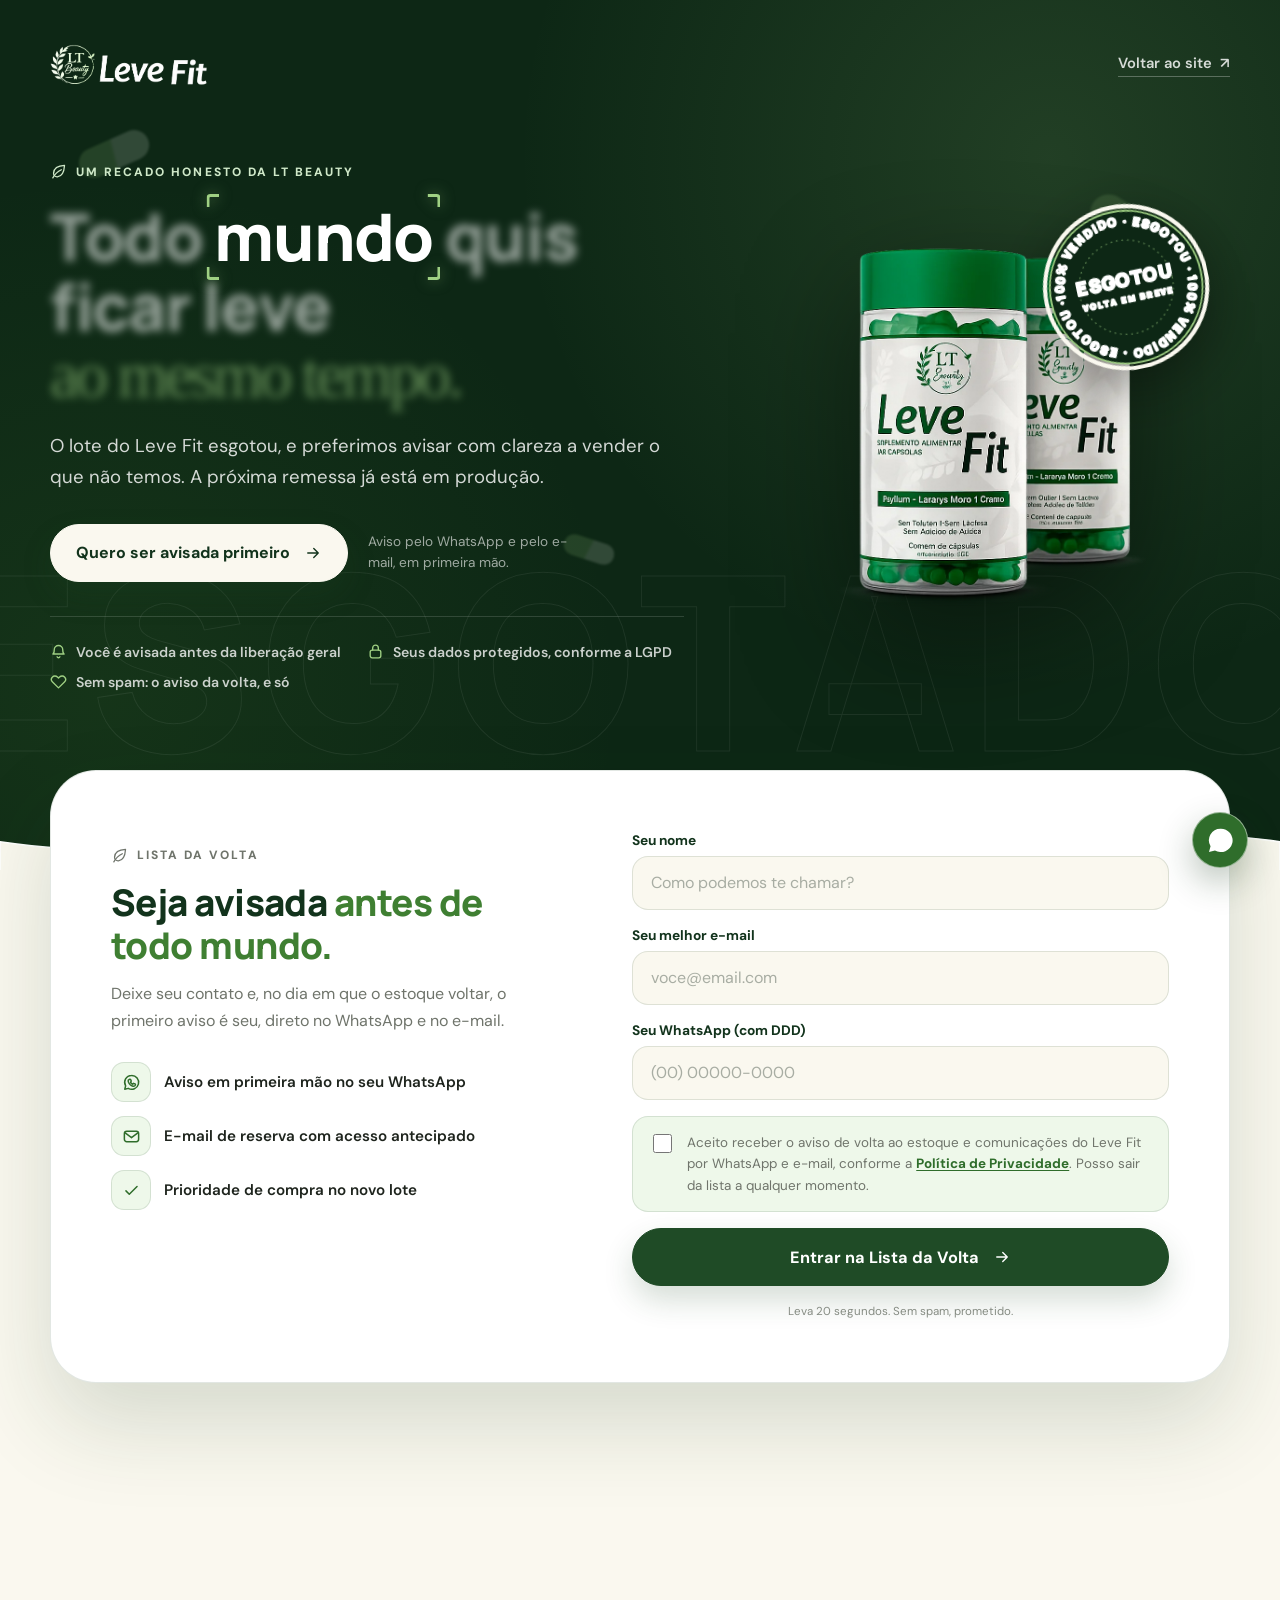
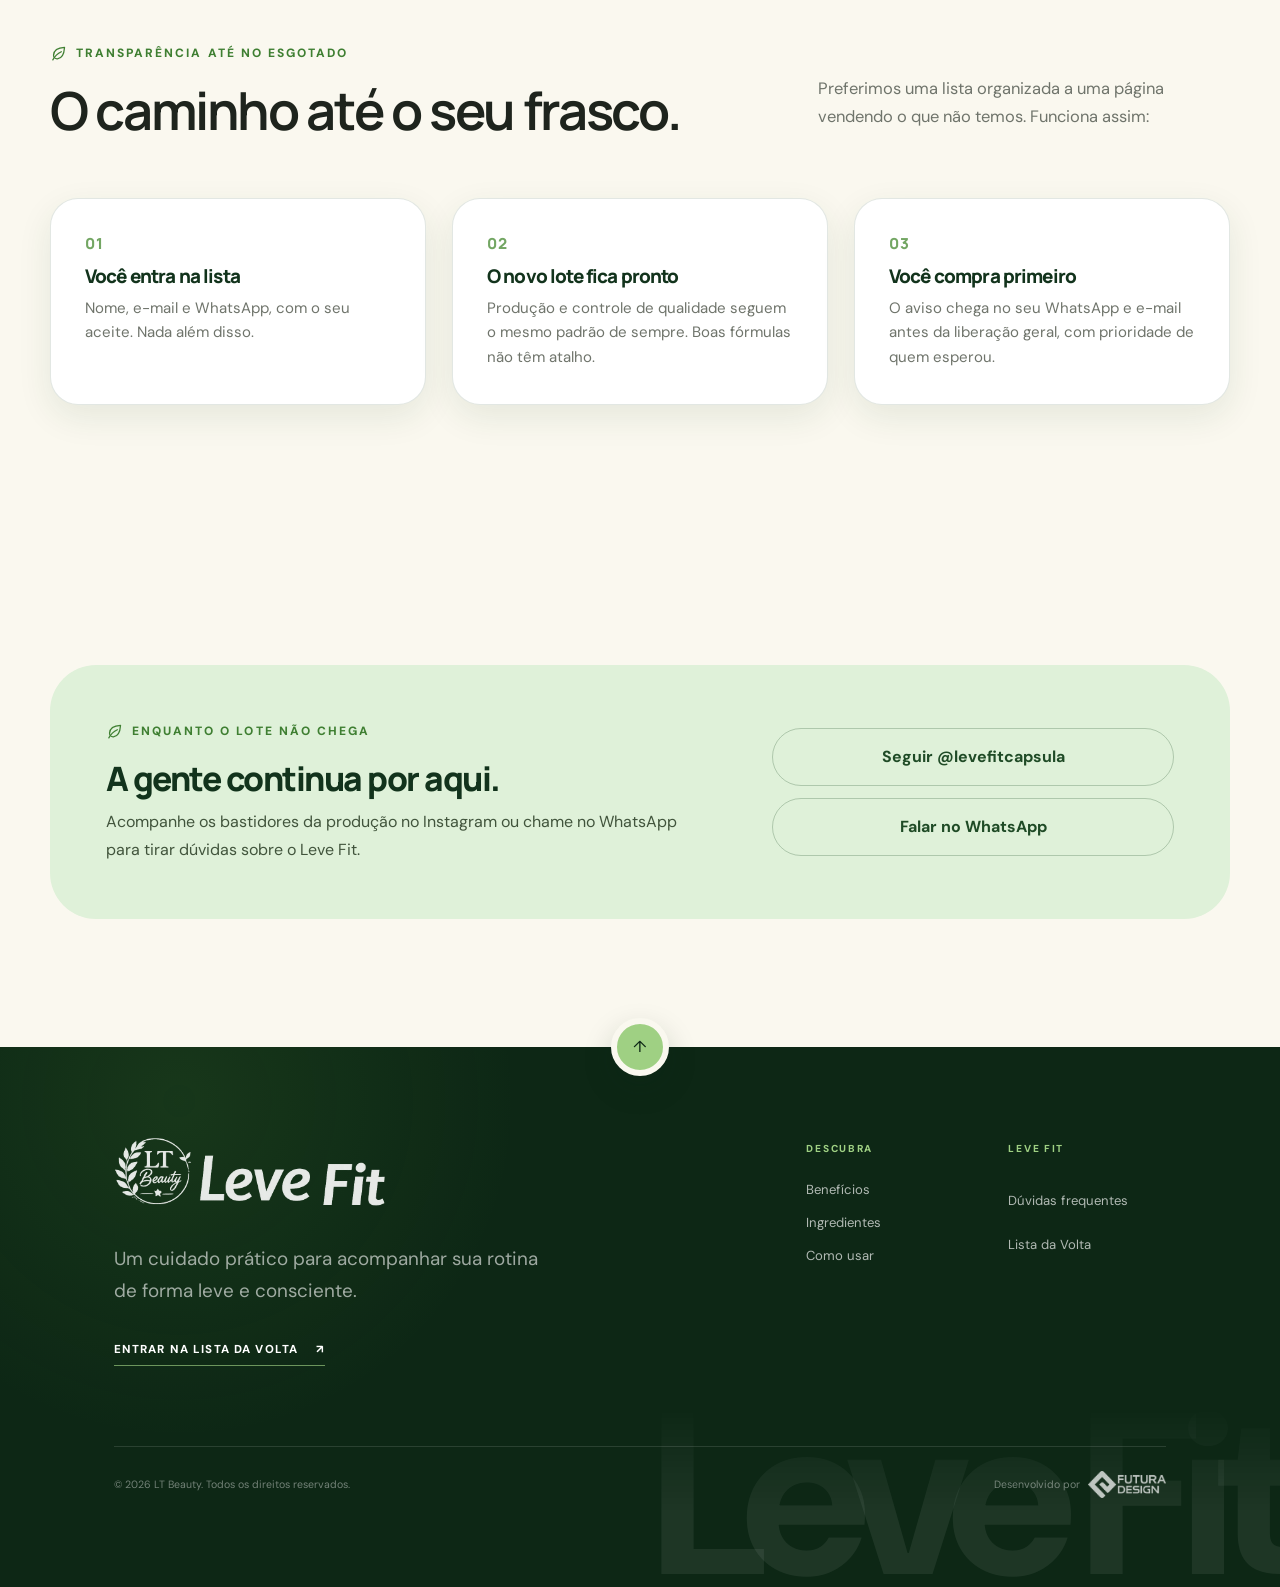
==== commit ba02e6f6: "Atualiza o selo do rodapé para o domínio novo futurabr.com O domínio da agência mudou de agenciafutu" ====
--- a/esgotado/index.html
+++ b/esgotado/index.html
@@ -180,6 +180,7 @@
             <h3>Você está na Lista da Volta!</h3>
             <p>Assim que o Leve Fit voltar, o primeiro aviso é seu: chega no
             WhatsApp e no e-mail que você deixou. Fique de olho. 💚</p>
+            <p>Seu lugar já está garantido: não precisa nos chamar no WhatsApp para confirmar. Se tiver alguma dúvida, é só mandar mensagem que a gente responde.</p>
             <p class="sucesso-dica">Dica: salve nosso número quando o aviso chegar. Assim ele nunca cai em “mensagens de desconhecidos”.</p>
           </div>
         </div>
@@ -267,7 +268,7 @@
         <p>© 2026 LT Beauty. Todos os direitos reservados.</p>
         <p class="footer__developer">
           Desenvolvido por
-          <a class="footer__developer-link" href="https://agenciafuturadesign.com" target="_blank" rel="noopener noreferrer" aria-label="Visitar o site da Agência Futura Design">
+          <a class="footer__developer-link" href="https://futurabr.com" target="_blank" rel="noopener noreferrer" aria-label="Visitar o site da Agência Futura Design">
             <img src="/assets/logop.webp" alt="Futura Design" width="768" height="100" loading="lazy" decoding="async" />
           </a>
         </p>
--- a/esgotado/esgotado.css
+++ b/esgotado/esgotado.css
@@ -0,0 +1,780 @@
+/* ==========================================================================
+   Página temporária de esgotado — "Lista da Volta"
+   Depende do styles.css oficial (tokens, botões, rodapé). Aqui vive apenas
+   o que é exclusivo desta página.
+   ========================================================================== */
+
+/* ---------- Abertura ---------- */
+
+.sold-hero {
+  position: relative;
+  overflow: hidden;
+  padding: clamp(24px, 4vw, 44px) 0 clamp(120px, 14vw, 180px);
+  background:
+    radial-gradient(circle at 82% 18%, rgba(159, 208, 131, .14), transparent 42%),
+    radial-gradient(circle at 8% 80%, rgba(96, 170, 60, .1), transparent 38%),
+    #0d2715;
+  color: var(--white);
+}
+
+.sold-watermark {
+  position: absolute;
+  left: 50%;
+  bottom: clamp(30px, 8vw, 90px);
+  transform: translateX(-50%);
+  font-family: "Manrope", sans-serif;
+  font-size: clamp(90px, 19vw, 280px);
+  font-weight: 800;
+  letter-spacing: .04em;
+  text-transform: uppercase;
+  line-height: 1;
+  color: transparent;
+  -webkit-text-stroke: 1px rgba(255, 255, 255, .07);
+  user-select: none;
+  pointer-events: none;
+  white-space: nowrap;
+}
+
+/* Cápsulas flutuando, como no hero do site. */
+.sold-capsule {
+  position: absolute;
+  width: 74px;
+  height: 30px;
+  border-radius: 999px;
+  background: linear-gradient(100deg, #9fd083 48%, #eef8ea 52%);
+  opacity: .16;
+  filter: blur(1px);
+  animation: sold-flutua 9s var(--ease) infinite alternate;
+  pointer-events: none;
+}
+
+.sc-a { top: 16%; left: 6%; transform: rotate(-24deg); }
+.sc-b { top: 62%; left: 44%; width: 52px; height: 21px; transform: rotate(18deg); animation-delay: -3s; }
+.sc-c { top: 24%; right: 8%; width: 92px; height: 37px; transform: rotate(32deg); animation-delay: -6s; }
+
+@keyframes sold-flutua {
+  from { translate: 0 -10px; }
+  to   { translate: 0 16px; }
+}
+
+.sold-topbar {
+  display: flex;
+  align-items: center;
+  justify-content: space-between;
+  gap: 18px;
+  margin-bottom: clamp(40px, 6vw, 76px);
+  position: relative;
+  z-index: 2;
+}
+
+.sold-logo img {
+  width: clamp(120px, 14vw, 158px);
+}
+
+.sold-back {
+  display: inline-flex;
+  align-items: center;
+  gap: 8px;
+  font-size: .92rem;
+  font-weight: 600;
+  color: rgba(255, 255, 255, .82);
+  text-decoration: none;
+  border-bottom: 1px solid rgba(255, 255, 255, .28);
+  padding-bottom: 3px;
+  transition: color 180ms ease, border-color 180ms ease;
+}
+
+.sold-back:hover {
+  color: var(--white);
+  border-color: #9fd083;
+}
+
+.sold-grid {
+  position: relative;
+  z-index: 2;
+  display: grid;
+  grid-template-columns: minmax(0, 1.15fr) minmax(0, .85fr);
+  gap: clamp(34px, 6vw, 80px);
+  align-items: center;
+}
+
+.sold-copy h1 {
+  margin: 18px 0 0;
+  font-family: "Manrope", sans-serif;
+  font-size: clamp(2.4rem, 5.2vw, 4.1rem);
+  font-weight: 800;
+  line-height: 1.06;
+  letter-spacing: -.02em;
+}
+
+.sold-copy h1 em {
+  font-style: normal;
+  color: #9fd083;
+}
+
+.sold-lead {
+  max-width: 54ch;
+  margin: 20px 0 0;
+  font-size: clamp(1.02rem, 1.5vw, 1.16rem);
+  line-height: 1.7;
+  color: rgba(255, 255, 255, .82);
+}
+
+.sold-actions {
+  display: flex;
+  align-items: center;
+  gap: 20px;
+  flex-wrap: wrap;
+  margin-top: 30px;
+}
+
+.sold-actions-note {
+  margin: 0;
+  max-width: 24ch;
+  font-size: .85rem;
+  line-height: 1.5;
+  color: rgba(255, 255, 255, .6);
+}
+
+.sold-proof {
+  display: flex;
+  flex-wrap: wrap;
+  gap: 12px 26px;
+  margin: 34px 0 0;
+  padding: 26px 0 0;
+  list-style: none;
+  border-top: 1px solid rgba(255, 255, 255, .14);
+}
+
+.sold-proof li {
+  display: inline-flex;
+  align-items: center;
+  gap: 9px;
+  font-size: .88rem;
+  font-weight: 600;
+  color: rgba(255, 255, 255, .78);
+}
+
+.sold-proof svg {
+  width: 17px;
+  height: 17px;
+  flex: none;
+  fill: none;
+  stroke: #9fd083;
+  stroke-width: 1.9;
+  stroke-linecap: round;
+  stroke-linejoin: round;
+}
+
+/* Frasco + selo girando */
+
+.sold-visual {
+  display: grid;
+  justify-items: center;
+}
+
+.sold-product {
+  position: relative;
+  max-width: min(340px, 72vw);
+}
+
+.sold-product > img {
+  width: 100%;
+  filter: drop-shadow(0 40px 60px rgba(0, 0, 0, .45));
+}
+
+.sold-stamp {
+  position: absolute;
+  top: -9%;
+  right: -13%;
+  width: clamp(122px, 13vw, 170px);
+  height: auto;
+  transform: rotate(-12deg);
+  filter: drop-shadow(0 16px 28px rgba(0, 0, 0, .4));
+}
+
+/* Borda creme por fora: efeito de adesivo recortado colado no frasco. */
+.stamp-borda {
+  fill: none;
+  stroke: var(--cream);
+  stroke-width: 3;
+}
+
+.stamp-ring {
+  fill: #0d2715;
+  stroke: #9fd083;
+  stroke-width: 1.3;
+}
+
+.stamp-core {
+  fill: none;
+  stroke: rgba(159, 208, 131, .45);
+  stroke-width: 1;
+  stroke-dasharray: .5 3.5;
+  stroke-linecap: round;
+}
+
+.stamp-text {
+  font-family: "Manrope", sans-serif;
+  font-size: 8.2px;
+  font-weight: 700;
+  letter-spacing: .55px;
+  fill: var(--cream);
+  animation: stamp-gira 30s linear infinite;
+  transform-origin: 60px 60px;
+}
+
+.stamp-label {
+  font-family: "Manrope", sans-serif;
+  font-size: 13px;
+  font-weight: 800;
+  letter-spacing: .08em;
+  fill: var(--white);
+}
+
+.stamp-sub {
+  font-family: "Manrope", sans-serif;
+  font-size: 5.4px;
+  font-weight: 700;
+  letter-spacing: .3em;
+  fill: #9fd083;
+}
+
+@keyframes stamp-gira {
+  to { transform: rotate(360deg); }
+}
+
+@media (prefers-reduced-motion: reduce) {
+  .stamp-text,
+  .sold-capsule { animation: none; }
+}
+
+/* Foco viajante na manchete: a palavra da vez fica nítida dentro de uma
+   moldura de mira; as outras desfocam de leve. Só CSS + meia dúzia de linhas
+   de JS — nada de biblioteca. */
+/* A moldura é absoluta em relação ao próprio título — sem isto ela ancora
+   no ancestral posicionado e aparece longe da palavra. */
+.true-focus {
+  position: relative;
+}
+
+.tf-word {
+  display: inline-block;
+  transition: filter 450ms ease, opacity 450ms ease;
+}
+
+.tf-word.tf-blur {
+  filter: blur(4px);
+  opacity: .55;
+}
+
+.tf-frame {
+  position: absolute;
+  top: 0;
+  left: 0;
+  width: 0;
+  height: 0;
+  opacity: 0;
+  pointer-events: none;
+  transition:
+    transform 550ms var(--ease),
+    width 550ms var(--ease),
+    height 550ms var(--ease),
+    opacity 300ms ease;
+}
+
+.tf-frame.is-on {
+  opacity: 1;
+}
+
+.tf-frame i {
+  position: absolute;
+  width: 13px;
+  height: 13px;
+  border: 3px solid #9fd083;
+  filter: drop-shadow(0 0 7px rgba(159, 208, 131, .55));
+}
+
+.tf-frame i:nth-child(1) { top: 0; left: 0; border-right: 0; border-bottom: 0; border-radius: 4px 0 0 0; }
+.tf-frame i:nth-child(2) { top: 0; right: 0; border-left: 0; border-bottom: 0; border-radius: 0 4px 0 0; }
+.tf-frame i:nth-child(3) { bottom: 0; left: 0; border-right: 0; border-top: 0; border-radius: 0 0 0 4px; }
+.tf-frame i:nth-child(4) { bottom: 0; right: 0; border-left: 0; border-top: 0; border-radius: 0 0 4px 0; }
+
+@media (prefers-reduced-motion: reduce) {
+  .tf-word.tf-blur { filter: none; opacity: 1; }
+  .tf-frame { display: none; }
+}
+
+.sold-wave {
+  position: absolute;
+  left: 0;
+  right: 0;
+  bottom: -1px;
+  width: 100%;
+  height: clamp(34px, 5vw, 70px);
+  fill: var(--cream);
+}
+
+/* ---------- Cartão da Lista da Volta ---------- */
+
+/* O display:grid destas caixas venceria o atributo hidden sem isto. */
+.sold-form[hidden],
+.sold-card-intro[hidden],
+.sold-sucesso[hidden] {
+  display: none;
+}
+
+.sold-form-section {
+  padding-top: 0;
+  margin-top: clamp(-100px, -9vw, -60px);
+  position: relative;
+  z-index: 3;
+}
+
+.sold-card {
+  display: grid;
+  grid-template-columns: minmax(0, .92fr) minmax(0, 1.08fr);
+  gap: clamp(30px, 5vw, 64px);
+  padding: clamp(30px, 5vw, 60px);
+  background: var(--white);
+  border: 1px solid var(--line);
+  border-radius: var(--radius-lg);
+  box-shadow: var(--shadow-lg);
+}
+
+.sold-card-intro h2 {
+  margin: 16px 0 0;
+  font-family: "Manrope", sans-serif;
+  font-size: clamp(1.7rem, 3vw, 2.3rem);
+  font-weight: 800;
+  line-height: 1.15;
+  letter-spacing: -.015em;
+  color: var(--green-950);
+}
+
+.sold-card-intro h2 em {
+  font-style: normal;
+  color: var(--green-700);
+}
+
+.sold-card-intro > p {
+  margin: 14px 0 0;
+  line-height: 1.7;
+  color: var(--gray);
+}
+
+.sold-card-perks {
+  display: grid;
+  gap: 14px;
+  margin: 28px 0 0;
+  padding: 0;
+  list-style: none;
+}
+
+.sold-card-perks li {
+  display: flex;
+  align-items: center;
+  gap: 13px;
+  font-weight: 600;
+  font-size: .95rem;
+  color: var(--charcoal);
+}
+
+.sold-card-perks span {
+  display: grid;
+  place-items: center;
+  width: 40px;
+  height: 40px;
+  flex: none;
+  border-radius: 13px;
+  background: var(--mint);
+  border: 1px solid var(--line);
+}
+
+.sold-card-perks svg {
+  width: 19px;
+  height: 19px;
+  fill: none;
+  stroke: var(--green-800);
+  stroke-width: 1.9;
+  stroke-linecap: round;
+  stroke-linejoin: round;
+}
+
+/* Formulário */
+
+.sold-form {
+  display: grid;
+  gap: 16px;
+  align-content: start;
+}
+
+.campo {
+  display: grid;
+  gap: 7px;
+}
+
+.campo label {
+  font-size: .86rem;
+  font-weight: 700;
+  color: var(--green-950);
+}
+
+.campo input {
+  width: 100%;
+  min-height: 54px;
+  padding: 0 18px;
+  font: inherit;
+  font-size: 1rem;
+  color: var(--charcoal);
+  background: var(--cream);
+  border: 1.5px solid var(--line);
+  border-radius: 16px;
+  outline: none;
+  transition: border-color 160ms ease, box-shadow 160ms ease, background 160ms ease;
+}
+
+.campo input::placeholder {
+  color: #a8ada3;
+}
+
+.campo input:focus-visible {
+  background: var(--white);
+  border-color: var(--green-700);
+  box-shadow: 0 0 0 4px rgba(63, 127, 50, .14);
+}
+
+.campo input[aria-invalid="true"] {
+  border-color: #b3462e;
+  box-shadow: 0 0 0 4px rgba(179, 70, 46, .1);
+}
+
+/* Honeypot fora da tela — para gente, é como se não existisse. */
+.campo-site {
+  position: absolute;
+  left: -9999px;
+  width: 1px;
+  height: 1px;
+  overflow: hidden;
+}
+
+.aceite {
+  display: flex;
+  gap: 12px;
+  align-items: flex-start;
+  padding: 15px 16px;
+  font-size: .84rem;
+  line-height: 1.6;
+  color: var(--gray);
+  background: var(--mint);
+  border: 1px solid var(--line);
+  border-radius: 16px;
+  cursor: pointer;
+}
+
+.aceite input {
+  flex: none;
+  width: 19px;
+  height: 19px;
+  margin-top: 2px;
+  accent-color: var(--green-800);
+  cursor: pointer;
+}
+
+.aceite a {
+  color: var(--green-800);
+  font-weight: 700;
+  text-decoration: underline;
+  text-underline-offset: 2px;
+}
+
+.sold-submit {
+  width: 100%;
+  cursor: pointer;
+  font: inherit;
+  font-weight: 700;
+  font-size: 1.02rem;
+}
+
+.sold-submit[disabled] {
+  opacity: .65;
+  pointer-events: none;
+}
+
+.sold-form-erro {
+  margin: 0;
+  padding: 12px 16px;
+  font-size: .88rem;
+  font-weight: 600;
+  color: #8a3320;
+  background: #fdefe9;
+  border: 1px solid rgba(179, 70, 46, .25);
+  border-radius: 14px;
+}
+
+.sold-form .microcopy {
+  margin: 0;
+  text-align: center;
+}
+
+/* Sucesso */
+
+.sold-sucesso {
+  grid-column: 1 / -1;
+  display: grid;
+  justify-items: center;
+  gap: 10px;
+  padding: clamp(16px, 3vw, 30px);
+  text-align: center;
+}
+
+.sucesso-selo {
+  display: grid;
+  place-items: center;
+  width: 74px;
+  height: 74px;
+  border-radius: 50%;
+  background: var(--green-200);
+  border: 2px solid var(--green-500);
+  animation: sucesso-pulsa 900ms var(--ease);
+}
+
+.sucesso-selo svg {
+  width: 34px;
+  height: 34px;
+  fill: none;
+  stroke: var(--green-800);
+  stroke-width: 2.4;
+  stroke-linecap: round;
+  stroke-linejoin: round;
+}
+
+@keyframes sucesso-pulsa {
+  0% { transform: scale(.6); opacity: 0; }
+  60% { transform: scale(1.08); }
+  100% { transform: scale(1); opacity: 1; }
+}
+
+.sold-sucesso h3 {
+  margin: 8px 0 0;
+  font-family: "Manrope", sans-serif;
+  font-size: clamp(1.4rem, 2.6vw, 1.8rem);
+  font-weight: 800;
+  color: var(--green-950);
+}
+
+.sold-sucesso p {
+  max-width: 48ch;
+  margin: 0;
+  line-height: 1.7;
+  color: var(--gray);
+}
+
+.sucesso-dica {
+  font-size: .86rem;
+  padding: 12px 18px;
+  margin-top: 8px !important;
+  background: var(--mint);
+  border-radius: 14px;
+  border: 1px solid var(--line);
+}
+
+/* ---------- Passos ---------- */
+
+.sold-steps {
+  display: grid;
+  grid-template-columns: repeat(3, minmax(0, 1fr));
+  gap: clamp(16px, 2.5vw, 26px);
+  margin: clamp(30px, 4vw, 46px) 0 0;
+  padding: 0;
+  list-style: none;
+  counter-reset: passo;
+}
+
+.sold-step {
+  position: relative;
+  padding: clamp(24px, 3vw, 34px);
+  background: var(--white);
+  border: 1px solid var(--line);
+  border-radius: var(--radius-md);
+  box-shadow: var(--shadow-sm);
+}
+
+.sold-step > span {
+  font-family: "Manrope", sans-serif;
+  font-size: .95rem;
+  font-weight: 800;
+  letter-spacing: .08em;
+  color: var(--green-500);
+}
+
+.sold-step h3 {
+  margin: 12px 0 8px;
+  font-family: "Manrope", sans-serif;
+  font-size: 1.18rem;
+  font-weight: 800;
+  color: var(--green-950);
+}
+
+.sold-step p {
+  margin: 0;
+  font-size: .94rem;
+  line-height: 1.65;
+  color: var(--gray);
+}
+
+/* ---------- Enquanto isso ---------- */
+
+.sold-meanwhile {
+  padding-bottom: clamp(90px, 10vw, 140px);
+}
+
+.sold-meanwhile-grid {
+  display: grid;
+  grid-template-columns: minmax(0, 1.2fr) minmax(0, .8fr);
+  gap: clamp(26px, 5vw, 70px);
+  align-items: center;
+  padding: clamp(30px, 5vw, 56px);
+  background: var(--green-200);
+  border-radius: var(--radius-lg);
+}
+
+.sold-meanwhile h2 {
+  margin: 14px 0 0;
+  font-family: "Manrope", sans-serif;
+  font-size: clamp(1.5rem, 2.8vw, 2.1rem);
+  font-weight: 800;
+  color: var(--green-950);
+}
+
+.sold-meanwhile p:last-child {
+  margin: 12px 0 0;
+  line-height: 1.7;
+  color: #41543c;
+}
+
+.sold-meanwhile-actions {
+  display: grid;
+  gap: 12px;
+}
+
+.sold-meanwhile-actions .button {
+  width: 100%;
+}
+
+/* ---------- Responsivo ---------- */
+
+@media (max-width: 960px) {
+  /* Com o layout empilhado, texto centralizado assenta melhor. */
+  .sold-grid {
+    grid-template-columns: 1fr;
+    text-align: center;
+  }
+
+  .sold-copy .eyebrow {
+    justify-content: center;
+  }
+
+  .sold-lead {
+    margin-inline: auto;
+  }
+
+  .sold-actions {
+    flex-direction: column;
+    justify-content: center;
+  }
+
+  .sold-actions-note {
+    max-width: none;
+    text-align: center;
+  }
+
+  .sold-proof {
+    justify-content: center;
+  }
+
+  .sold-visual {
+    order: -1;
+  }
+
+  .sold-product {
+    max-width: min(240px, 58vw);
+    margin-top: 16px;
+  }
+
+  .sold-stamp {
+    top: -11%;
+    right: -8%;
+  }
+
+  .sold-card {
+    grid-template-columns: 1fr;
+  }
+
+  .sold-card-intro {
+    text-align: center;
+  }
+
+  .sold-card-intro .eyebrow {
+    justify-content: center;
+  }
+
+  /* O bloco centraliza, mas cada linha fica ícone + texto à esquerda:
+     item de lista centrado quebra torto quando o texto vira duas linhas. */
+  .sold-card-perks {
+    width: fit-content;
+    margin-inline: auto;
+  }
+
+  .sold-card-perks li {
+    text-align: left;
+  }
+
+  .section-heading,
+  .sold-form-section .microcopy {
+    text-align: center;
+    margin-inline: auto;
+  }
+
+  .section-heading .eyebrow {
+    justify-content: center;
+  }
+
+  .sold-steps {
+    grid-template-columns: 1fr;
+  }
+
+  .sold-step {
+    text-align: center;
+  }
+
+  .sold-meanwhile-grid {
+    grid-template-columns: 1fr;
+    text-align: center;
+  }
+
+  .sold-meanwhile .eyebrow {
+    justify-content: center;
+  }
+}
+
+@media (max-width: 560px) {
+  .sold-hero {
+    padding-bottom: 120px;
+  }
+
+  .sold-back {
+    font-size: .84rem;
+  }
+
+  .sold-actions .button {
+    width: 100%;
+  }
+
+  /* No site principal o botão sobe por causa da barra fixa do kit; aqui não
+     tem barra nenhuma, então ele desce para o canto de verdade. */
+  .pagina-esgotado .whatsapp-btn {
+    right: 14px;
+    bottom: max(14px, env(safe-area-inset-bottom));
+  }
+}
